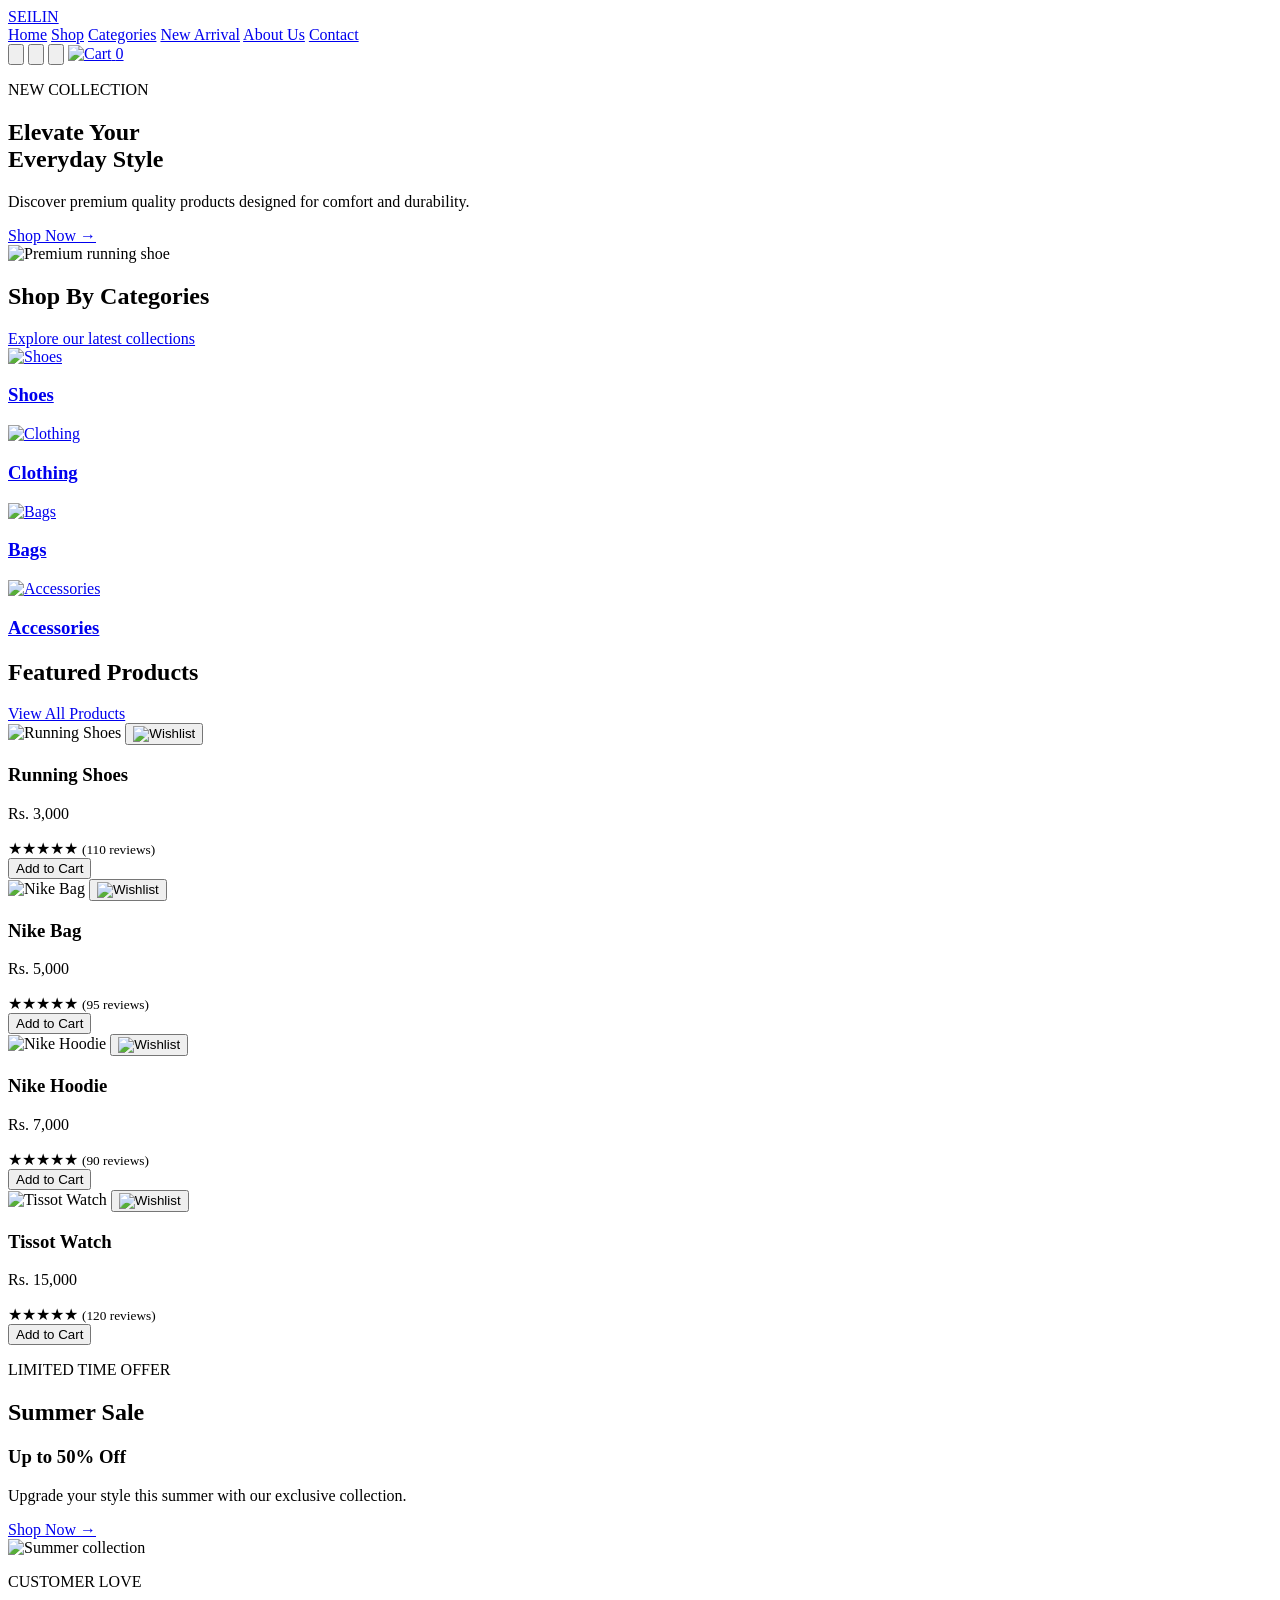
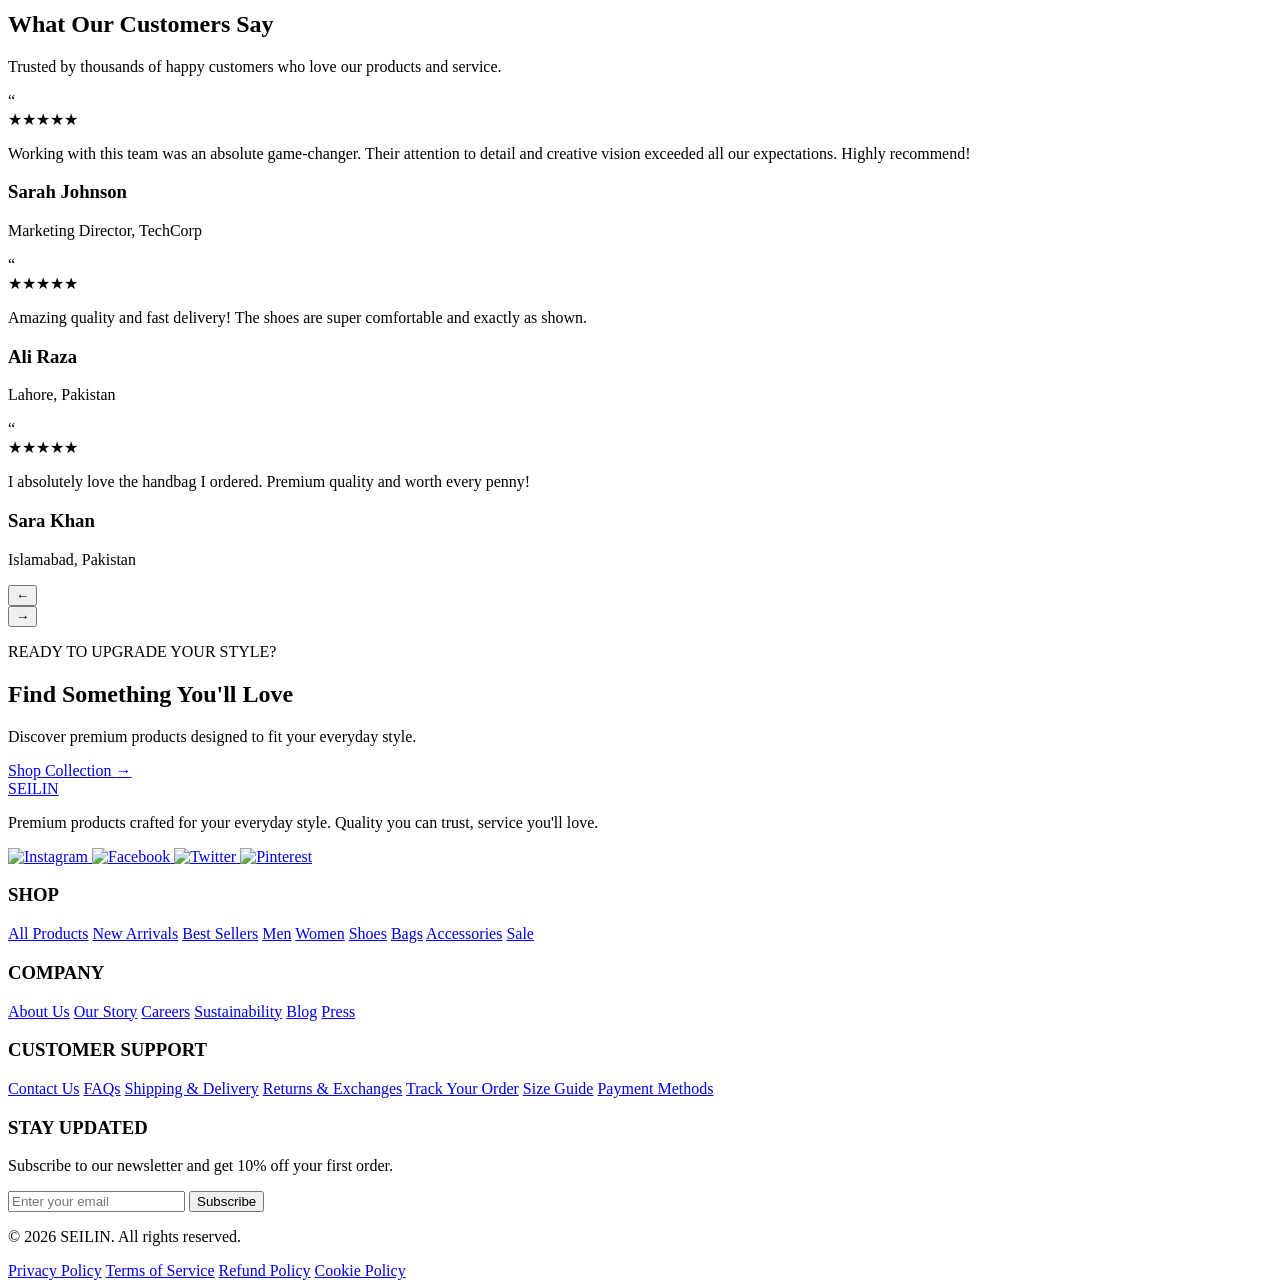
==== index.html @ 5311e281 "Fix script tag case sensitivity in index.html" ====
<!DOCTYPE html>
<html lang="en">
<head>
    <meta charset="UTF-8">
    <meta name="viewport" content="width=device-width, initial-scale=1.0">

    <title>SEILIN | Premium E-commerce</title>

    <link rel="stylesheet" href="style.css">
    <link
    rel="stylesheet"
    href="https://cdnjs.cloudflare.com/ajax/libs/font-awesome/6.5.2/css/all.min.css"
>
</head>

<body>

    <!-- ================= NAVBAR ================= -->

    <header class="navbar">
        <div class="container nav-container">

            <a href="index.html" class="logo">SEILIN</a>

            <nav class="nav-links">
                <a href="index.html">Home</a>
                <a href="shop.html">Shop</a>
                <a href="#">Categories</a>
                <a href="shop.html">New Arrival</a>
                <a href="about.html">About Us</a>
                <a href="#">Contact</a>
            </nav>

            <div class="nav-icons">

    <button aria-label="Search">
        <img src="54481.png" alt="">
    </button>

    <button aria-label="Account">
        <img src="user (1).png" alt="">
    </button>

    <button aria-label="Wishlist">
        <img src="love.png" alt="">
    </button>

<a href="cart.html" class="cart-link">

    <img src="shopping-bag.png" alt="Cart">

    <span class="cart-count">0</span>

</a>

</div>

        </div>
    </header>


    <main>

        <!-- ================= HERO ================= -->

        <section class="hero">
            <div class="container hero-container">

                <div class="hero-content">
                    <p class="section-label">NEW COLLECTION</p>

                    <h1>
                        Elevate Your<br>
                        Everyday Style
                    </h1>

                    <p class="hero-description">
                        Discover premium quality products
                        designed for comfort and durability.
                    </p>

                    <a href="#" class="primary-btn">
                        Shop Now
                        <span>→</span>
                    </a>
                </div>

                <div class="hero-image">
                    <img src="sh.png" alt="Premium running shoe">
                </div>

            </div>
        </section>


        <!-- ================= CATEGORIES ================= -->

        <section class="categories">
            <div class="container">

                <div class="section-header">
                    <h2>Shop By Categories</h2>

                    <a href="#">
                        Explore our latest collections
                    </a>
                </div>

                <div class="category-grid">

                    <a href="#" class="category-card">
                        <div class="category-image">
                            <img src="so.png" alt="Shoes">
                        </div>
                        <h3>Shoes</h3>
                    </a>

                    <a href="#" class="category-card">
                        <div class="category-image">
                            <img src="T.png" alt="Clothing">
                        </div>
                        <h3>Clothing</h3>
                    </a>

                    <a href="#" class="category-card">
                        <div class="category-image">
                            <img src="b.png" alt="Bags">
                        </div>
                        <h3>Bags</h3>
                    </a>

                    <a href="#" class="category-card">
                        <div class="category-image">
                            <img src="g.png" alt="Accessories">
                        </div>
                        <h3>Accessories</h3>
                    </a>

                </div>

            </div>
        </section>


        <!-- ================= FEATURED PRODUCTS ================= -->

        <section class="featured-products">
            <div class="container">

                <div class="section-header">
                    <h2>Featured Products</h2>

                    <a href="#">View All Products</a>
                </div>

                <div class="product-grid">

                    <!-- Product 1 -->
                    <article class="product-card">

                        <div class="product-image">
                            <img src="nike4.jpg"
                                 alt="Running Shoes">
                         <button class="wishlist-btn">
    <img src="e-commerce.png" alt="Wishlist">
</button>
                        </div>

                        <div class="product-info">
                            <h3>Running Shoes</h3>
                            <p class="price">Rs. 3,000</p>

                            <div class="rating">
                                <span>★★★★★</span>
                                <small>(110 reviews)</small>
                            </div>

    <button class="add-cart-btn">
        Add to Cart
    </button>
                        </div>

                    </article>


                    <!-- Product 2 -->
                    <article class="product-card">

                        <div class="product-image">
                            <img src="bag (2).jpg"
                                 alt="Nike Bag">
                         <button class="wishlist-btn">
    <img src="e-commerce.png" alt="Wishlist">
</button>

                        </div>

                        <div class="product-info">
                            <h3>Nike Bag</h3>
                            <p class="price">Rs. 5,000</p>

                            <div class="rating">
                                <span>★★★★★</span>
                                <small>(95 reviews)</small>
                            </div>

    <button class="add-cart-btn">
        Add to Cart
    </button>
                        </div>

                    </article>


                    <!-- Product 3 -->
                    <article class="product-card">

                        <div class="product-image">
                            <img src="hd.jpg"
                                 alt="Nike Hoodie">

                           <button class="wishlist-btn">
    <img src="e-commerce.png" alt="Wishlist">
</button>
                        </div>

                        <div class="product-info">
                            <h3>Nike Hoodie</h3>
                            <p class="price">Rs. 7,000</p>

                            <div class="rating">
                                <span>★★★★★</span>
                                <small>(90 reviews)</small>
                            </div>

    <button class="add-cart-btn">
        Add to Cart
    </button>
                        </div>

                    </article>


                    <!-- Product 4 -->
                    <article class="product-card">

                        <div class="product-image">
                            <img src="tst.png"
                                 alt="Tissot Watch">

                            <button class="wishlist-btn">
    <img src="e-commerce.png" alt="Wishlist">
</button>
                        </div>

                        <div class="product-info">
                            <h3>Tissot Watch</h3>
                            <p class="price">Rs. 15,000</p>

                            <div class="rating">
                                <span>★★★★★</span>
                                <small>(120 reviews)</small>
                            </div>

    <button class="add-cart-btn">
        Add to Cart
    </button>
                        </div>

                    </article>

                </div>

            </div>
        </section>


        <!-- ================= PROMO BANNER ================= -->

        <section class="promo">
            <div class="container promo-container">

                <div class="promo-content">

                    <p class="section-label">
                        LIMITED TIME OFFER
                    </p>

                    <h2>Summer Sale</h2>

                    <h3>Up to <span>50% Off</span></h3>

                    <p>
                        Upgrade your style this summer
                        with our exclusive collection.
                    </p>

                    <a href="#" class="primary-btn">
                        Shop Now
                        <span>→</span>
                    </a>

                </div>

                <div class="promo-image">
                    <img src="promo.png"
                         alt="Summer collection">
                </div>

            </div>
        </section>


        <!-- ================= TESTIMONIALS ================= -->

        <section class="testimonials">
            <div class="container">

                <div class="testimonial-header">

                    <p class="section-label">
                        CUSTOMER LOVE
                    </p>

                    <h2>What Our Customers Say</h2>

                    <p>
                        Trusted by thousands of happy customers
                        who love our products and service.
                    </p>

                </div>


                <div class="testimonial-grid">

                    <!-- Testimonial 1 -->
                    <article class="testimonial-card">

                        <div class="quote">“</div>

                        <div class="stars">
                            ★★★★★
                        </div>

                        <p class="testimonial-text">
                            Working with this team was an absolute
                            game-changer. Their attention to detail
                            and creative vision exceeded all our
                            expectations. Highly recommend!
                        </p>

                        <div class="customer">
                            <h3>Sarah Johnson</h3>
                            <p>Marketing Director, TechCorp</p>
                        </div>

                    </article>


                    <!-- Testimonial 2 -->
                    <article class="testimonial-card">

                        <div class="quote">“</div>

                        <div class="stars">
                            ★★★★★
                        </div>

                        <p class="testimonial-text">
                            Amazing quality and fast delivery!
                            The shoes are super comfortable
                            and exactly as shown.
                        </p>

                        <div class="customer">
                            <h3>Ali Raza</h3>
                            <p>Lahore, Pakistan</p>
                        </div>

                    </article>


                    <!-- Testimonial 3 -->
                    <article class="testimonial-card">

                        <div class="quote">“</div>

                        <div class="stars">
                            ★★★★★
                        </div>

                        <p class="testimonial-text">
                            I absolutely love the handbag I ordered.
                            Premium quality and worth every penny!
                        </p>

                        <div class="customer">
                            <h3>Sara Khan</h3>
                            <p>Islamabad, Pakistan</p>
                        </div>

                    </article>

                </div>


                <div class="testimonial-navigation">

                    <button aria-label="Previous testimonial">
                        ←
                    </button>

                    <div class="slider-dots">
                        <span class="active"></span>
                        <span></span>
                        <span></span>
                        <span></span>
                    </div>

                    <button aria-label="Next testimonial">
                        →
                    </button>

                </div>

            </div>
        </section>


        <!-- ================= CTA ================= -->

        <section class="cta">
            <div class="container cta-content">

                <p class="section-label">
                    READY TO UPGRADE YOUR STYLE?
                </p>

                <h2>Find Something You'll Love</h2>

                <p>
                    Discover premium products designed to fit
                    your everyday style.
                </p>

                <a href="#" class="cta-btn">
                    Shop Collection
                    <span>→</span>
                </a>

            </div>
        </section>

    </main>


    <!-- ================= FOOTER ================= -->

    <footer class="footer">

        <div class="container">

            <div class="footer-main">

                <!-- Brand -->
                <div class="footer-brand">

                    <a href="#" class="footer-logo">
                        SEILIN
                    </a>

                    <p>
                        Premium products crafted for your
                        everyday style. Quality you can trust,
                        service you'll love.
                    </p>

                  <div class="footer-socials">

    <a href="#" aria-label="Instagram">
        <img src="instagram.png" alt="Instagram">
    </a>

    <a href="#" aria-label="Facebook">
        <img src="facebook.png" alt="Facebook">
    </a>

    <a href="#" aria-label="Twitter">
        <img src="twittwer.png" alt="Twitter">
    </a>

    <a href="#" aria-label="Pinterest">
        <img src="pinterest.png" alt="Pinterest">
    </a>

</div>

                </div>


                <!-- Shop -->
                <div class="footer-column">

                    <h3>SHOP</h3>

                    <a href="#">All Products</a>
                    <a href="#">New Arrivals</a>
                    <a href="#">Best Sellers</a>
                    <a href="#">Men</a>
                    <a href="#">Women</a>
                    <a href="#">Shoes</a>
                    <a href="#">Bags</a>
                    <a href="#">Accessories</a>
                    <a href="#">Sale</a>

                </div>


                <!-- Company -->
                <div class="footer-column">

                    <h3>COMPANY</h3>

                    <a href="#">About Us</a>
                    <a href="#">Our Story</a>
                    <a href="#">Careers</a>
                    <a href="#">Sustainability</a>
                    <a href="#">Blog</a>
                    <a href="#">Press</a>

                </div>


                <!-- Support -->
                <div class="footer-column">

                    <h3>CUSTOMER SUPPORT</h3>

                    <a href="#">Contact Us</a>
                    <a href="#">FAQs</a>
                    <a href="#">Shipping & Delivery</a>
                    <a href="#">Returns & Exchanges</a>
                    <a href="#">Track Your Order</a>
                    <a href="#">Size Guide</a>
                    <a href="#">Payment Methods</a>

                </div>


                <!-- Newsletter -->
                <div class="footer-newsletter">

                    <h3>STAY UPDATED</h3>

                    <p>
                        Subscribe to our newsletter and get
                        10% off your first order.
                    </p>

                    <form class="newsletter-form">

                        <input
                            type="email"
                            placeholder="Enter your email"
                        >

                        <button type="submit">
                            Subscribe
                        </button>

                    </form>

                </div>

            </div>


            <!-- Footer Bottom -->

            <div class="footer-bottom">

                <p>
                    © 2026 SEILIN. All rights reserved.
                </p>

                <div class="footer-policies">
                    <a href="#">Privacy Policy</a>
                    <a href="#">Terms of Service</a>
                    <a href="#">Refund Policy</a>
                    <a href="#">Cookie Policy</a>
                </div>

            </div>

        </div>

    </footer>


    <script src="script.js"></script>

</body>
</html>
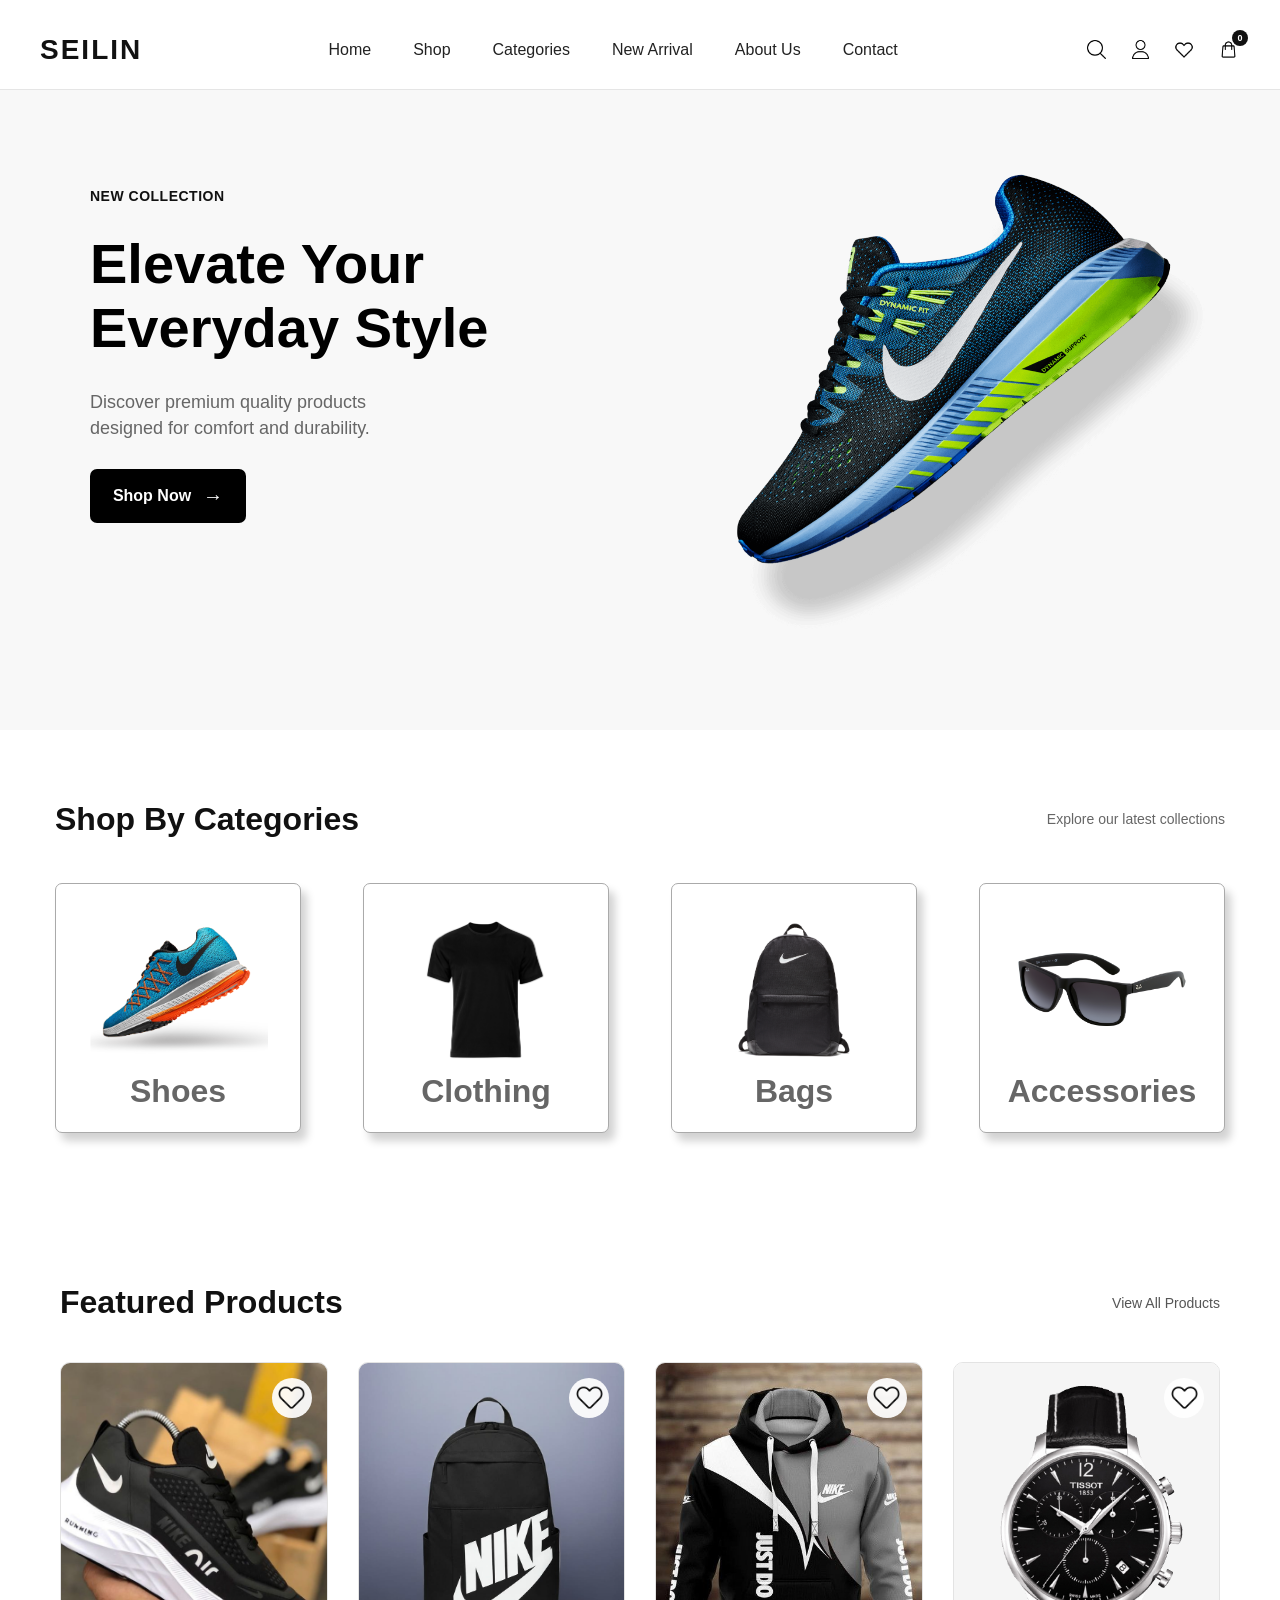
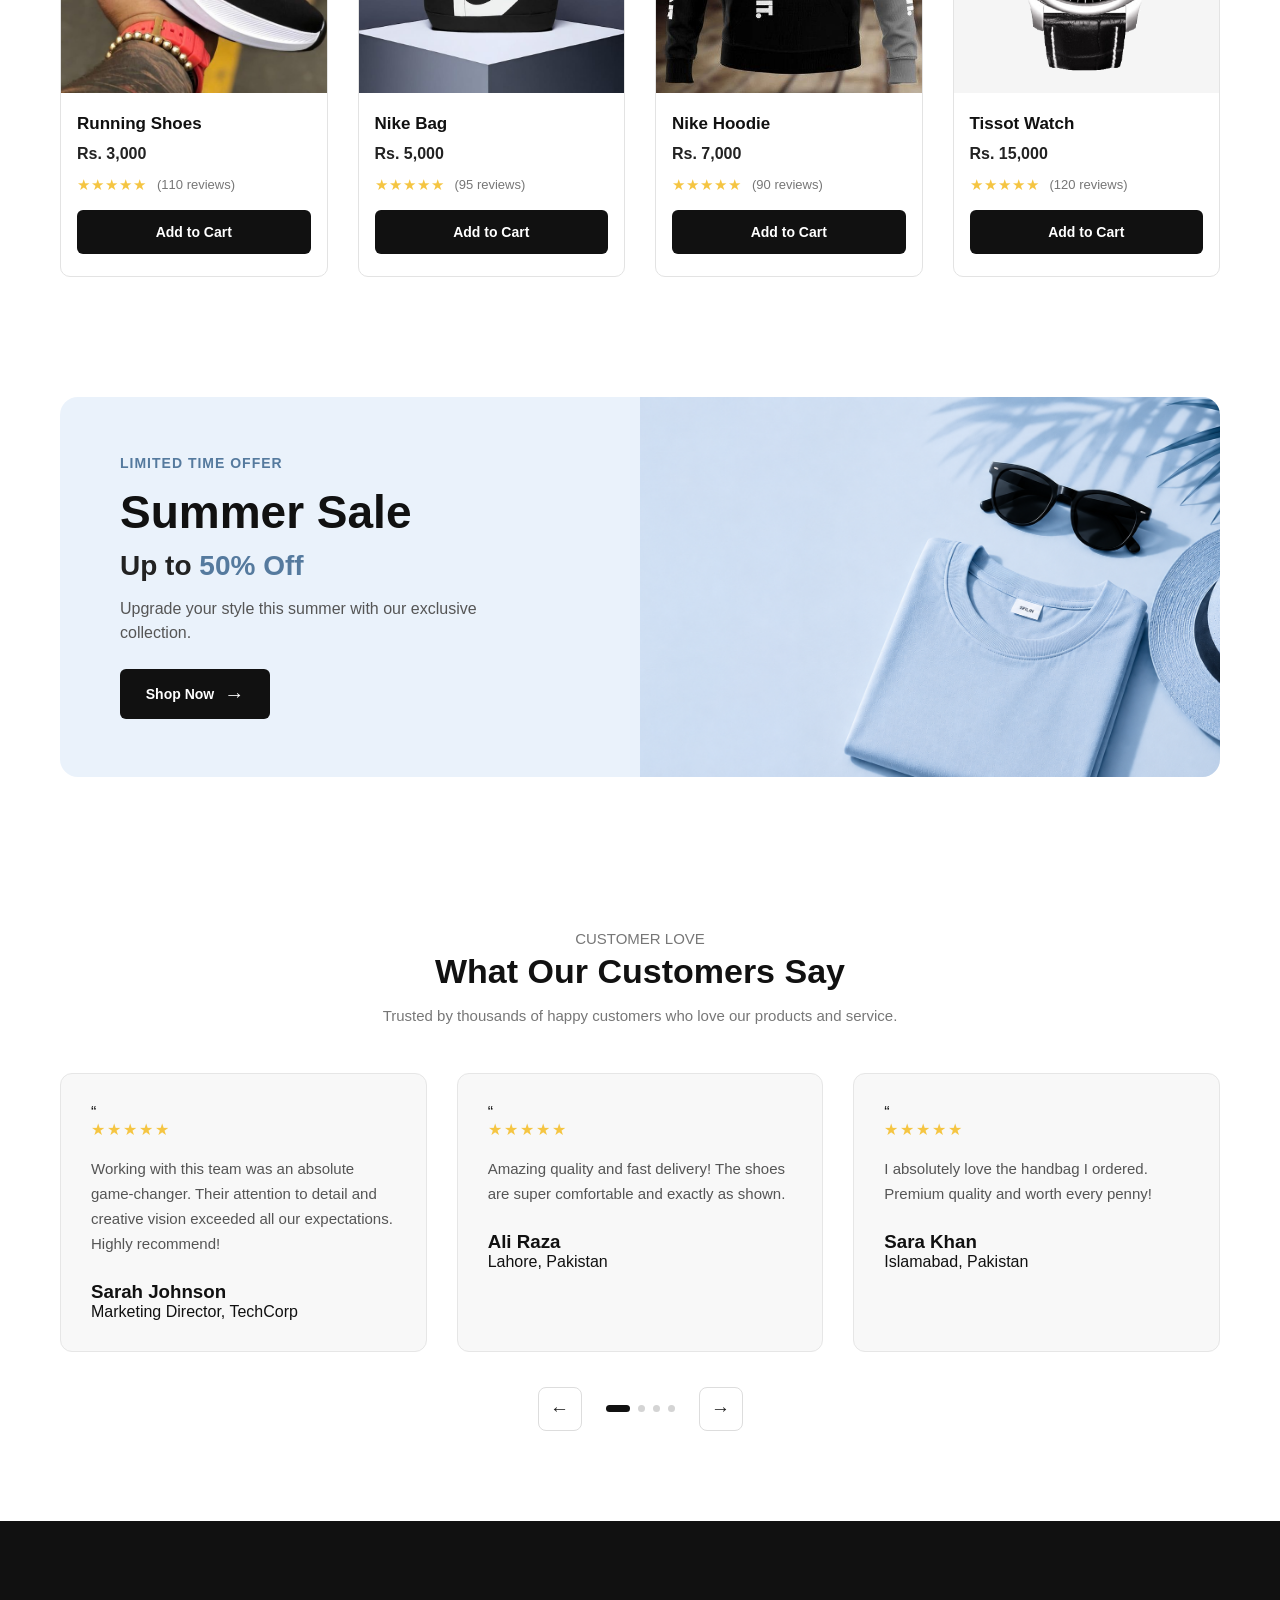
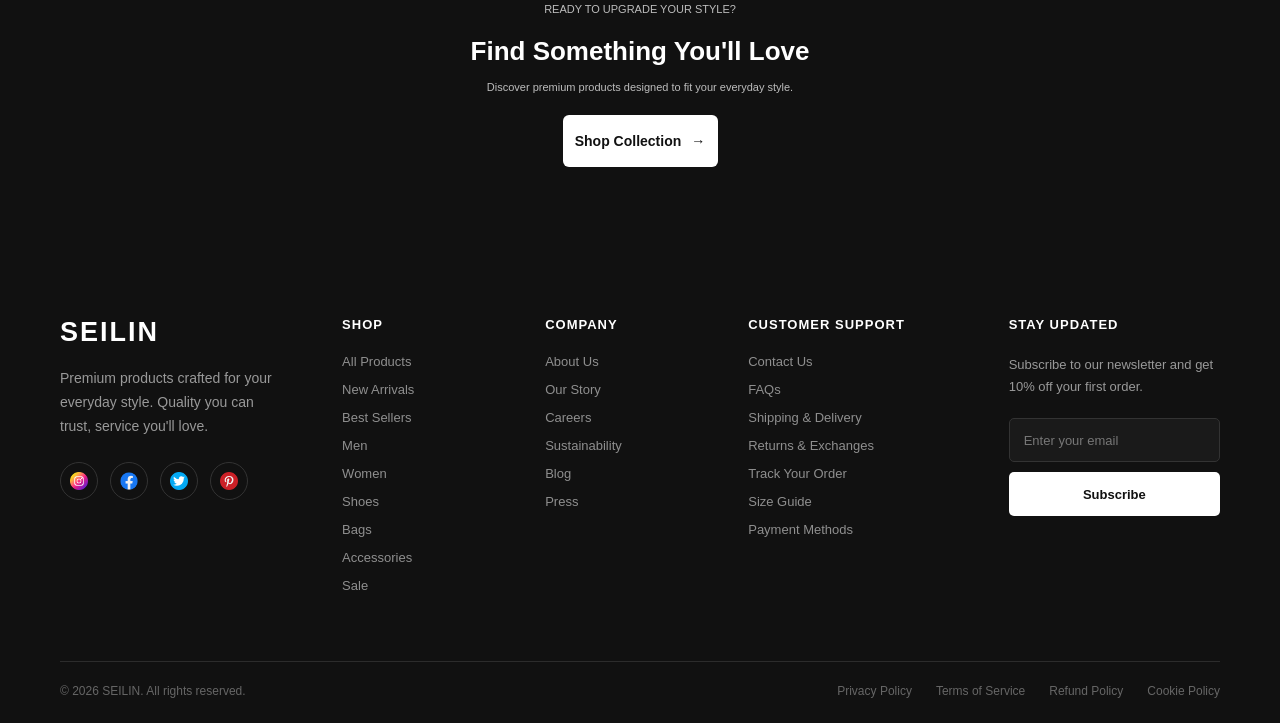
==== commit 1c379250: "Update index.html" ====
--- a/index.html
+++ b/index.html
@@ -45,7 +45,7 @@
         <img src="love.png" alt="">
     </button>
 
-<a href="cart.html" class="cart-link">
+<a href="Cart.html" class="cart-link">
 
     <img src="shopping-bag.png" alt="Cart">
 
--- a/style.css
+++ b/style.css
@@ -0,0 +1,5471 @@
+/* =========================
+   RESET
+========================= */
+
+* {
+    margin: 0;
+    padding: 0;
+    box-sizing: border-box;
+}
+
+body {
+    font-family: "Inter", sans-serif;
+    color: #111111;
+}
+
+
+/* =========================
+   CONTAINER
+========================= */
+
+.container {
+    width: 100%;
+    max-width: 1280px;
+    margin: 0 auto;
+}
+
+
+/* =========================
+   NAVBAR
+========================= */
+
+.navbar {
+    width: 100%;
+    height: 90px;
+    padding-top: 10px;
+    background-color: #ffffff;
+    border-bottom: 1px solid #e5e5e5;
+    position: fixed;
+    top: 0;
+    left: 0;
+
+    z-index: 1000;
+}
+
+
+/* =========================
+   NAV CONTAINER
+========================= */
+
+.nav-container {
+    width: 100%;
+    height: 100%;
+    padding-left: 40px;
+    padding-right: 40px;
+    display: flex;
+    align-items: center;
+    justify-content: space-between;
+    
+}
+
+
+/* =========================
+   LOGO
+========================= */
+
+.logo {
+    text-decoration: none;
+    color: #111111;
+
+    font-size: 28px;
+    font-weight: 700;
+    letter-spacing: 2px;
+}
+
+
+/* =========================
+   NAV LINKS
+========================= */
+
+.nav-links {
+    display: flex;
+    align-items: center;
+
+    /* Gap tum khud Figma se set karna */
+    gap: 42px;
+}
+
+.nav-links a {
+    text-decoration: none;
+    color: #222222;
+
+    /* Font settings tum khud handle karna */
+    
+    transition: color 0.2s ease;
+}
+
+.nav-links a:hover {
+    color: #666666;
+}
+
+
+/* =========================
+   NAV ICONS
+========================= */
+
+.nav-icons {
+    display: flex;
+    align-items: center;
+
+    /* Icons ke darmiyan gap tum Figma se set karna */
+    gap: 20px;
+}
+
+.nav-icons button {
+    position: relative;
+
+    width: 24px;
+    height: 24px;
+
+    border: none;
+    background: transparent;
+    padding: 0;
+
+    display: flex;
+    align-items: center;
+    justify-content: center;
+
+    cursor: pointer;
+}
+
+
+/* =========================
+   FLATICON IMAGES
+========================= */
+
+.nav-icons button img {
+    width: 20px;
+    height: 20px;
+
+    object-fit: contain;
+}
+.nav-icons button:nth-child(2) img{
+    width: 19px;
+    height: 19px;
+}
+.nav-icons button:nth-child(1) img{
+    width: 19px;
+    height: 19px;
+}
+
+
+/* =========================
+   CART COUNT
+========================= */
+
+.cart-count {
+    position: absolute;
+
+    top: -8px;
+    right: -8px;
+
+    width: 16px;
+    height: 16px;
+
+    display: flex;
+    align-items: center;
+    justify-content: center;
+
+    background-color: #111111;
+    color: #ffffff;
+
+    font-size: 9px;
+    font-weight: 600;
+
+    border-radius: 50%;
+}
+.cart-link {
+    position: relative;
+
+    width: 24px;
+    height: 24px;
+
+    display: flex;
+    align-items: center;
+    justify-content: center;
+
+    text-decoration: none;
+}
+
+.cart-link img {
+    width: 19px;
+    height: 19px;
+
+    display: block;
+    object-fit: contain;
+}
+/* =========================
+   HERO SECTION
+========================= */
+
+.hero {
+    width: 100%;
+    background-color: #f8f8f8;
+    min-height: 730px;
+}
+
+
+/* =========================
+   HERO CONTAINER
+========================= */
+
+.hero-container {
+    min-height: 630px;
+    padding-left: 90px;
+   
+
+    display: flex;
+    align-items: center;
+    justify-content: space-between;
+    
+}
+
+
+/* =========================
+   HERO CONTENT
+========================= */
+
+.hero-content {
+    width: 50%;
+}
+
+.hero-content .section-label {
+    margin-bottom: 28px;
+
+    font-size: 14px;
+    font-weight: 600;
+    color: #111111;
+    letter-spacing: 0.5px;
+}
+
+
+.hero-content h1 {
+    margin-bottom: 28px;
+
+    font-size: 56px;
+    font-weight: 700;
+    line-height: 1.15;
+
+    color: #000000;
+}
+
+
+.hero-description {
+    width: 304px;
+
+    margin-bottom: 28px;
+
+    font-size: 18px;
+    font-weight: 400;
+    line-height: 1.45;
+
+    color: #666666;
+}
+
+
+/* =========================
+   SHOP NOW BUTTON
+========================= */
+
+.primary-btn {
+    width: 156px;
+    height: 54px;
+
+    display: inline-flex;
+    align-items: center;
+    justify-content: center;
+    gap: 12px;
+
+    background-color: #000000;
+    color: #ffffff;
+
+    text-decoration: none;
+
+    font-size: 16px;
+    font-weight: 600;
+
+    border-radius: 7px;
+
+    transition: 0.3s ease;
+}
+
+
+.primary-btn:hover {
+    background-color: #222222;
+}
+
+
+.primary-btn span {
+    font-size: 20px;
+    line-height: 1;
+}
+
+
+/* =========================
+   HERO IMAGE
+========================= */
+
+.hero-image {
+    padding-top: 120px;
+    padding-right: 50px;
+    width: 50%;
+
+    display: flex;
+    align-items: center;
+    justify-content: center;
+    
+}
+
+
+.hero-image img {
+    width: 580px;
+    height: auto;
+    object-fit: contain;
+    transform: rotateX(-30.94deg);
+}
+/* =========================
+   CATEGORIES
+========================= */
+
+.categories {
+    width: 100%;
+    background-color: #ffffff;
+    padding: 70px 0 80px;
+}
+.categories .container {
+    max-width: none;
+    padding: 0 55px;
+}
+
+
+/* =========================
+   SECTION HEADER
+========================= */
+
+.section-header {
+    width: 100%;
+
+    display: flex;
+    align-items: center;
+    justify-content: space-between;
+
+    margin-bottom: 45px;
+}
+
+.section-header h2 {
+    font-size: 32px;
+    font-weight: 700;
+    line-height: 1.2;
+
+    color: #111111;
+}
+
+.section-header a {
+    text-decoration: none;
+
+    font-size: 14px;
+    font-weight: 500;
+
+    color: #666666;
+}
+
+
+/* =========================
+   CATEGORY GRID
+========================= */
+
+.category-grid {
+    width: 100%;
+
+    display: grid;
+    grid-template-columns: repeat(4, 1fr);
+
+    gap: 62px;
+}
+
+
+/* =========================
+   CATEGORY CARD
+========================= */
+
+.category-card {
+    height: 250px;
+
+    display: flex;
+    flex-direction: column;
+    align-items: center;
+    justify-content: space-between;
+
+    padding: 28px 20px 25px;
+
+    text-decoration: none;
+
+    background-color: #ffffff;
+
+    border: 1px solid #aaaaaa;
+    border-radius: 7px;
+
+    box-shadow: 6px 8px 8px rgba(0, 0, 0, 0.18);
+
+    transition: transform 0.25s ease,
+                box-shadow 0.25s ease;
+}
+
+
+/* =========================
+   CATEGORY IMAGE
+========================= */
+
+.category-image {
+    width: 100%;
+    height: 155px;
+
+    display: flex;
+    align-items: center;
+    justify-content: center;
+}
+
+.category-image img {
+    width: 180px;
+    height: 140px;
+
+    object-fit: contain;
+}
+
+
+/* =========================
+   CATEGORY NAME
+========================= */
+
+.category-card h3 {
+    font-size: 32px;
+    font-weight: 600;
+
+    line-height: 1;
+
+    color: #666666;
+
+    text-align: center;
+}
+
+
+/* =========================
+   HOVER
+========================= */
+
+.category-card:hover {
+    transform: translateY(-5px);
+
+    box-shadow: 6px 12px 12px rgba(0, 0, 0, 0.20);
+}
+/* =========================
+   FEATURED PRODUCTS
+========================= */
+
+.featured-products {
+    width: 100%;
+    background-color: #ffffff;
+    padding: 70px 0 70px;
+}
+
+
+/* =========================
+   CONTAINER / PADDING
+========================= */
+
+.featured-products .container {
+    width: calc(100% - 120px);
+    max-width: none;
+    margin: 0 auto;
+}
+
+
+/* =========================
+   SECTION HEADER
+========================= */
+
+.featured-products .section-header {
+    width: 100%;
+
+    display: flex;
+    align-items: center;
+    justify-content: space-between;
+
+    margin-bottom: 40px;
+}
+
+.featured-products .section-header h2 {
+    margin: 0;
+
+    font-size: 32px;
+    font-weight: 700;
+    line-height: 1.2;
+
+    color: #111111;
+}
+
+.featured-products .section-header a {
+    text-decoration: none;
+
+    font-size: 14px;
+    font-weight: 500;
+
+    color: #555555;
+
+    transition: color 0.2s ease;
+}
+
+.featured-products .section-header a:hover {
+    color: #111111;
+}
+
+
+/* =========================
+   PRODUCT GRID
+========================= */
+
+.featured-products .product-grid {
+    width: 100%;
+
+    display: grid;
+    grid-template-columns: repeat(4, 1fr);
+
+    gap: 30px;
+}
+
+
+/* =========================
+   PRODUCT CARD
+========================= */
+
+.featured-products .product-card {
+    position: relative;
+
+    width: 100%;
+
+    background-color: #ffffff;
+
+    border: 1px solid #e3e3e3;
+    border-radius: 10px;
+
+    overflow: hidden;
+
+    transition: 0.25s ease;
+}
+
+.featured-products .product-card:hover {
+    transform: translateY(-4px);
+
+    box-shadow: 0 8px 20px rgba(0, 0, 0, 0.07);
+}
+
+
+/* =========================
+   PRODUCT IMAGE
+========================= */
+
+.featured-products .product-image {
+    position: relative;
+
+    width: 100%;
+    height: 330px;
+
+    overflow: hidden;
+
+    background-color: #f5f5f5;
+}
+
+.featured-products .product-image > img {
+    width: 100%;
+    height: 100%;
+
+    display: block;
+
+    object-fit: cover;
+}
+
+
+/* =========================
+   WISHLIST BUTTON
+========================= */
+
+.featured-products .wishlist-btn {
+    position: absolute;
+
+    top: 15px;
+    right: 15px;
+
+    width: 40px;
+    height: 40px;
+
+    padding: 0;
+
+    display: flex;
+    align-items: center;
+    justify-content: center;
+
+    border: none;
+    border-radius: 50%;
+
+    background-color: rgba(255, 255, 255, 0.92);
+
+    cursor: pointer;
+
+    z-index: 5;
+
+    transition: 0.2s ease;
+}
+
+.featured-products .wishlist-btn:hover {
+    background-color: #ffffff;
+    transform: scale(1.05);
+}
+
+.featured-products .wishlist-btn img {
+    width: 27px;
+    height: 27px;
+
+    display: block;
+
+    object-fit: contain;
+}
+
+
+/* =========================
+   PRODUCT INFO
+========================= */
+
+.featured-products .product-info {
+    padding: 20px 16px 22px;
+}
+
+.featured-products .product-info h3 {
+    margin: 0 0 10px;
+
+    font-size: 17px;
+    font-weight: 600;
+
+    line-height: 1.3;
+
+    color: #111111;
+}
+
+
+/* =========================
+   PRICE
+========================= */
+
+.featured-products .price {
+    margin: 0 0 14px;
+
+    font-size: 16px;
+    font-weight: 600;
+
+    color: #222222;
+}
+
+
+/* =========================
+   RATING
+========================= */
+
+.featured-products .rating {
+    display: flex;
+    align-items: center;
+
+    gap: 10px;
+}
+
+.featured-products .rating span {
+    color: #f5c542;
+
+    font-size: 15px;
+    letter-spacing: 1px;
+
+    line-height: 1;
+}
+
+.featured-products .rating small {
+    font-size: 13px;
+    font-weight: 400;
+
+    color: #777777;
+}
+
+/* =========================
+   ADD TO CART BUTTON
+========================= */
+
+.add-cart-btn {
+    width: 100%;
+    height: 44px;
+
+    margin-top: 18px;
+
+    border: none;
+    border-radius: 6px;
+
+    background-color: #111111;
+    color: #ffffff;
+
+    font-family: inherit;
+    font-size: 14px;
+    font-weight: 600;
+
+    cursor: pointer;
+
+    transition: 0.25s ease;
+}
+
+.add-cart-btn:hover {
+    background-color: #333333;
+}
+
+/* =========================
+   PROMO BANNER
+========================= */
+
+.promo {
+    width: 100%;
+    padding: 50px 0 70px;
+    background-color: #ffffff;
+}
+
+
+/* =========================
+   PROMO CONTAINER
+========================= */
+
+.promo-container {
+    width: calc(100% - 120px);
+    max-width: none;
+    min-height: 360px;
+
+    margin: 0 auto;
+
+    display: flex;
+    align-items: center;
+
+    background-color: #eaf2fb;
+
+    border-radius: 18px;
+    overflow: hidden;
+}
+
+
+/* =========================
+   PROMO CONTENT
+========================= */
+
+.promo-content {
+    width: 50%;
+
+    padding: 55px 60px;
+}
+
+.promo-content .section-label {
+    margin-bottom: 16px;
+
+    font-size: 14px;
+    font-weight: 600;
+    letter-spacing: 1px;
+
+    color: #557a9e;
+}
+
+.promo-content h2 {
+    margin-bottom: 12px;
+
+    font-size: 46px;
+    font-weight: 700;
+    line-height: 1.1;
+
+    color: #111111;
+}
+
+.promo-content h3 {
+    margin-bottom: 14px;
+
+    font-size: 28px;
+    font-weight: 600;
+    line-height: 1.2;
+
+    color: #222222;
+}
+
+.promo-content h3 span {
+    color: #557A9E;
+}
+
+
+/* =========================
+   PROMO DESCRIPTION
+========================= */
+
+.promo-content p:not(.section-label) {
+    max-width: 360px;
+
+    margin-bottom: 24px;
+
+    font-size: 16px;
+    font-weight: 400;
+    line-height: 24px;
+
+    color: #555555;
+}
+
+
+/* =========================
+   PROMO BUTTON
+========================= */
+
+.promo-content .primary-btn {
+    width: 150px;
+    height: 50px;
+
+    display: inline-flex;
+    align-items: center;
+    justify-content: center;
+    gap: 10px;
+
+    background-color: #111111;
+    color: #ffffff;
+
+    border: none;
+    border-radius: 6px;
+
+    text-decoration: none;
+
+    font-size: 14px;
+    font-weight: 600;
+
+    cursor: pointer;
+
+    transition: background-color 0.25s ease;
+}
+
+.promo-content .primary-btn:hover {
+    background-color: #292929;
+}
+
+
+/* =========================
+   PROMO IMAGE
+========================= */
+
+.promo-image {
+    width: 50%;
+    height: 380px;
+
+    display: flex;
+
+    background-color: #eaf2fb;
+
+    overflow: hidden;
+}
+
+.promo-image img {
+    width: 100%;
+    height: 100%;
+
+    display: block;
+
+    object-fit: cover;
+    object-position: center;
+}
+/* =========================
+   TESTIMONIAL SECTION
+========================= */
+
+.testimonials {
+    width: 100%;
+    background-color: #ffffff;
+
+    padding: 80px 60px 90px;
+}
+
+
+/* =========================
+   HEADER
+========================= */
+
+.testimonial-header {
+    text-align: center;
+    margin-bottom: 45px;
+}
+
+.testimonial-header h2 {
+    margin-bottom: 12px;
+
+    font-size: 34px;
+    font-weight: 700;
+    line-height: 1.2;
+
+    color: #111111;
+}
+
+.testimonial-header p {
+    max-width: 560px;
+    margin: 0 auto;
+
+    font-size: 15px;
+    line-height: 24px;
+
+    color: #777777;
+}
+
+
+/* =========================
+   TESTIMONIAL GRID
+========================= */
+
+.testimonial-grid {
+    width: 100%;
+
+    display: grid;
+    grid-template-columns: repeat(3, 1fr);
+
+    gap: 30px;
+}
+
+
+/* =========================
+   TESTIMONIAL CARD
+========================= */
+
+.testimonial-card {
+    position: relative;
+
+    min-height: 250px;
+
+    padding: 30px;
+
+    background-color: #f8f8f8;
+
+    border: 1px solid #e6e6e6;
+    border-radius: 12px;
+
+    transition: 0.25s ease;
+}
+
+.testimonial-card:hover {
+    transform: translateY(-4px);
+
+    box-shadow: 0 10px 25px rgba(0, 0, 0, 0.07);
+}
+
+
+/* =========================
+   STARS
+========================= */
+
+.testimonial-card .stars {
+    display: flex;
+    align-items: center;
+
+    margin-bottom: 18px;
+
+    color: #f5c542 !important;
+
+    font-size: 16px;
+    letter-spacing: 2px;
+    line-height: 1;
+}
+
+
+/* =========================
+   REVIEW TEXT
+========================= */
+
+.testimonial-card > p {
+    max-width: 100%;
+
+    margin-bottom: 25px;
+
+    font-size: 15px;
+    line-height: 25px;
+
+    color: #555555;
+}
+
+
+
+/* =========================
+   TESTIMONIAL ARROWS
+========================= */
+
+.testimonial-arrows {
+    display: flex;
+    align-items: center;
+    justify-content: flex-end;
+
+    gap: 12px;
+
+    margin-top: 30px;
+}
+
+.testimonial-arrows button {
+    width: 42px;
+    height: 42px;
+
+    display: flex;
+    align-items: center;
+    justify-content: center;
+
+    border: 1px solid #d8d8d8;
+    border-radius: 50%;
+
+    background-color: #ffffff;
+
+    color: #222222;
+
+    font-size: 18px;
+
+    cursor: pointer;
+
+    transition: 0.2s ease;
+}
+
+.testimonial-arrows button:hover {
+    background-color: #111111;
+    color: #ffffff;
+    border-color: #111111;
+}
+/* =========================
+   TESTIMONIAL NAVIGATION
+========================= */
+
+.testimonial-navigation {
+    width: 100%;
+
+    display: flex;
+    align-items: center;
+    justify-content: center;
+
+    gap: 24px;
+
+    margin-top: 35px;
+}
+
+
+/* =========================
+   NAVIGATION BUTTONS
+========================= */
+
+.testimonial-navigation button {
+    width: 44px;
+    height: 44px;
+
+    display: flex;
+    align-items: center;
+    justify-content: center;
+
+    padding: 0;
+
+    border: 1px solid #dddddd;
+    border-radius: 8px;
+
+    background-color: #ffffff;
+    color: #222222;
+
+    font-size: 19px;
+    font-weight: 400;
+
+    cursor: pointer;
+
+    transition: all 0.25s ease;
+}
+
+
+/* Hover */
+
+.testimonial-navigation button:hover {
+    background-color: #111111;
+    color: #ffffff;
+
+    border-color: #111111;
+
+    transform: translateY(-2px);
+}
+
+
+/* =========================
+   SLIDER DOTS
+========================= */
+
+.slider-dots {
+    display: flex;
+    align-items: center;
+
+    gap: 8px;
+}
+
+.slider-dots span {
+    width: 7px;
+    height: 7px;
+
+    display: block;
+
+    background-color: #d4d4d4;
+
+    border-radius: 50%;
+
+    transition: all 0.25s ease;
+}
+
+
+/* Active Dot */
+
+.slider-dots span.active {
+    width: 24px;
+    height: 7px;
+
+    border-radius: 10px;
+
+    background-color: #111111;
+}
+/* =========================
+   CTA SECTION
+========================= */
+
+.cta {
+    width: 100%;
+
+    padding: 80px 60px;
+
+    background-color: #111111;
+
+    text-align: center;
+}
+
+
+/* =========================
+   CTA CONTENT
+========================= */
+
+.cta-content {
+    max-width: 700px;
+
+    margin: 0 auto;
+}
+
+.cta-content h2 {
+    margin-bottom: 16px;
+
+    font-size: 40px;
+    font-weight: 700;
+    line-height: 1.2;
+
+    color: #ffffff;
+}
+
+.cta-content p {
+    max-width: 560px;
+
+    margin: 0 auto 28px;
+
+    font-size: 16px;
+    font-weight: 400;
+    line-height: 25px;
+
+    color: #bdbdbd;
+}
+
+
+/* =========================
+   CTA BUTTON
+========================= */
+
+.cta-content .cta-btn {
+    width: 155px;
+    height: 52px;
+
+    display: inline-flex;
+    align-items: center;
+    justify-content: center;
+    gap: 10px;
+
+    background-color: #ffffff;
+    color: #111111;
+
+    border-radius: 6px;
+
+    text-decoration: none;
+
+    font-size: 14px;
+    font-weight: 600;
+
+    transition: 0.25s ease;
+}
+
+.cta-content .cta-btn:hover {
+    background-color: #e8e8e8;
+
+    transform: translateY(-2px);
+}
+/* =========================
+   FOOTER
+========================= */
+
+.footer {
+    width: 100%;
+    background-color: #111111;
+    color: #ffffff;
+
+    padding: 70px 60px 25px;
+}
+
+
+/* =========================
+   FOOTER CONTAINER
+========================= */
+
+.footer .container {
+    width: 100%;
+    max-width: 1320px;
+
+    margin: 0 auto;
+}
+
+
+/* =========================
+   FOOTER MAIN
+========================= */
+
+.footer-main {
+    width: 100%;
+
+    display: grid;
+
+    grid-template-columns:
+        1.5fr
+        1fr
+        1fr
+        1.3fr
+        1.4fr;
+
+    gap: 45px;
+}
+
+
+/* =========================
+   FOOTER BRAND
+========================= */
+
+.footer-brand {
+    padding-right: 20px;
+}
+
+.footer-logo {
+    display: inline-block;
+
+    margin-bottom: 18px;
+
+    text-decoration: none;
+
+    font-size: 27px;
+    font-weight: 700;
+
+    letter-spacing: 2px;
+
+    color: #ffffff;
+}
+
+.footer-brand > p {
+    max-width: 280px;
+
+    margin: 0;
+
+    font-size: 14px;
+    line-height: 24px;
+
+    color: #999999;
+}
+
+
+/* =========================
+   SOCIAL ICONS
+========================= */
+
+.footer-socials {
+    display: flex;
+    align-items: center;
+    gap: 12px;
+
+    margin-top: 24px;
+}
+
+.footer-socials a {
+    width: 38px;
+    height: 38px;
+
+    display: flex;
+    align-items: center;
+    justify-content: center;
+
+    border: 1px solid #333333;
+    border-radius: 50%;
+
+    text-decoration: none;
+
+    transition: 0.25s ease;
+}
+
+.footer-socials a:hover {
+    background-color: #ffffff;
+    border-color: #ffffff;
+}
+
+
+/* ICON IMAGES */
+
+.footer-socials img {
+    width: 18px;
+    height: 18px;
+
+    display: block;
+
+    object-fit: contain;
+}
+
+/* =========================
+   FOOTER COLUMNS
+========================= */
+
+.footer-column {
+    display: flex;
+    flex-direction: column;
+}
+
+.footer-column h3,
+.footer-newsletter h3 {
+    margin: 0 0 22px;
+
+    font-size: 13px;
+    font-weight: 600;
+
+    letter-spacing: 1px;
+
+    color: #ffffff;
+}
+
+
+/* =========================
+   FOOTER LINKS
+========================= */
+
+.footer-column a {
+    width: fit-content;
+
+    margin-bottom: 13px;
+
+    text-decoration: none;
+
+    font-size: 13px;
+    font-weight: 400;
+
+    color: #8f8f8f;
+
+    transition: color 0.2s ease;
+}
+
+.footer-column a:hover {
+    color: #ffffff;
+}
+
+
+/* =========================
+   FOOTER NEWSLETTER
+========================= */
+
+.footer-newsletter {
+    padding-left: 10px;
+}
+
+.footer-newsletter > p {
+    max-width: 250px;
+
+    margin: 0 0 20px;
+
+    font-size: 13px;
+    line-height: 22px;
+
+    color: #999999;
+}
+
+
+/* =========================
+   NEWSLETTER FORM
+========================= */
+
+.footer .newsletter-form {
+    width: 100%;
+
+    display: flex;
+    flex-direction: column;
+
+    gap: 10px;
+}
+
+.footer .newsletter-form input {
+    width: 100%;
+    height: 44px;
+
+    padding: 0 14px;
+
+    border: 1px solid #333333;
+    border-radius: 5px;
+
+    outline: none;
+
+    background-color: #1a1a1a;
+    color: #ffffff;
+
+    font-family: inherit;
+    font-size: 13px;
+}
+
+.footer .newsletter-form input::placeholder {
+    color: #777777;
+}
+
+.footer .newsletter-form input:focus {
+    border-color: #666666;
+}
+
+
+/* =========================
+   SUBSCRIBE BUTTON
+========================= */
+
+.footer .newsletter-form button {
+    width: 100%;
+    height: 44px;
+
+    border: none;
+    border-radius: 5px;
+
+    background-color: #ffffff;
+    color: #111111;
+
+    font-family: inherit;
+    font-size: 13px;
+    font-weight: 600;
+
+    cursor: pointer;
+
+    transition: 0.25s ease;
+}
+
+.footer .newsletter-form button:hover {
+    background-color: #dddddd;
+}
+
+
+/* =========================
+   FOOTER BOTTOM
+========================= */
+
+.footer-bottom {
+    width: 100%;
+
+    margin-top: 55px;
+    padding-top: 22px;
+
+    border-top: 1px solid #2c2c2c;
+
+    display: flex;
+    align-items: center;
+    justify-content: space-between;
+}
+
+
+/* =========================
+   COPYRIGHT
+========================= */
+
+.footer-bottom > p {
+    margin: 0;
+
+    font-size: 12px;
+
+    color: #666666;
+}
+
+
+/* =========================
+   FOOTER POLICIES
+========================= */
+
+.footer-policies {
+    display: flex;
+    align-items: center;
+
+    gap: 24px;
+}
+
+.footer-policies a {
+    text-decoration: none;
+
+    font-size: 12px;
+
+    color: #666666;
+
+    transition: color 0.2s ease;
+}
+
+.footer-policies a:hover {
+    color: #ffffff;
+}
+
+.wishlist-btn.active {
+    background-color: #111111;
+}
+
+.wishlist-btn.active img {
+    filter: invert(1);
+}
+/* =========================
+   CART PAGE
+========================= */
+
+.cart-page {
+    width: 100%;
+    min-height: 100vh;
+
+    padding: 140px 60px 80px;
+
+    background-color: #ffffff;
+}
+
+
+/* =========================
+   CART CONTAINER
+========================= */
+
+.cart-page .container {
+    width: 100%;
+    max-width: 1200px;
+
+    margin: 0 auto;
+}
+
+
+/* =========================
+   CART HEADER
+========================= */
+
+.cart-page h1 {
+    margin: 0 0 40px;
+
+    font-size: 38px;
+    font-weight: 700;
+    line-height: 1.2;
+
+    color: #111111;
+}
+
+
+/* =========================
+   CART LAYOUT
+========================= */
+
+.cart-layout {
+    width: 100%;
+
+    display: grid;
+    grid-template-columns: 1fr 360px;
+
+    gap: 45px;
+
+    align-items: start;
+}
+
+
+/* =========================
+   CART ITEMS
+========================= */
+
+.cart-items {
+    width: 100%;
+
+    display: flex;
+    flex-direction: column;
+
+    gap: 18px;
+}
+
+
+/* =========================
+   CART ITEM
+========================= */
+
+.cart-item {
+    width: 100%;
+    min-height: 155px;
+
+    padding: 18px;
+
+    display: flex;
+    align-items: center;
+
+    gap: 24px;
+
+    background-color: #ffffff;
+
+    border: 1px solid #e4e4e4;
+    border-radius: 10px;
+
+    transition: 0.25s ease;
+}
+
+
+.cart-item:hover {
+    border-color: #cccccc;
+
+    box-shadow: 0 8px 20px rgba(0, 0, 0, 0.05);
+}
+
+
+/* =========================
+   PRODUCT IMAGE
+========================= */
+
+.cart-item > img {
+    width: 125px;
+    height: 125px;
+
+    flex-shrink: 0;
+
+    display: block;
+
+    object-fit: contain;
+
+    background-color: #f5f5f5;
+
+    border-radius: 8px;
+}
+
+
+/* =========================
+   CART ITEM INFO
+========================= */
+
+.cart-item-info {
+    min-width: 0;
+
+    display: flex;
+    flex-direction: column;
+
+    align-items: flex-start;
+}
+
+
+/* PRODUCT NAME */
+
+.cart-item-info h3 {
+    margin: 0 0 8px;
+
+    font-size: 18px;
+    font-weight: 600;
+
+    line-height: 1.3;
+
+    color: #111111;
+}
+
+
+/* PRICE */
+
+.cart-item-info > p {
+    margin: 0 0 16px;
+
+    font-size: 15px;
+    font-weight: 600;
+
+    color: #333333;
+}
+
+
+/* =========================
+   QUANTITY
+========================= */
+
+.quantity {
+    display: flex;
+    align-items: center;
+
+    height: 38px;
+
+    margin-bottom: 12px;
+
+    border: 1px solid #dddddd;
+    border-radius: 6px;
+
+    overflow: hidden;
+
+    background-color: #ffffff;
+}
+
+
+/* QUANTITY BUTTON */
+
+.quantity-btn {
+    width: 38px;
+    height: 38px;
+
+    display: flex;
+    align-items: center;
+    justify-content: center;
+
+    padding: 0;
+
+    border: none;
+
+    background-color: #ffffff;
+    color: #222222;
+
+    font-size: 19px;
+    font-weight: 400;
+
+    cursor: pointer;
+
+    transition: 0.2s ease;
+}
+
+
+.quantity-btn:hover {
+    background-color: #f2f2f2;
+}
+
+
+/* QUANTITY NUMBER */
+
+.quantity-value {
+    width: 38px;
+    height: 38px;
+
+    display: flex;
+    align-items: center;
+    justify-content: center;
+
+    border-left: 1px solid #dddddd;
+    border-right: 1px solid #dddddd;
+
+    font-size: 14px;
+    font-weight: 600;
+
+    color: #111111;
+}
+
+
+/* =========================
+   REMOVE BUTTON
+========================= */
+
+.remove-cart-btn {
+    padding: 0;
+
+    border: none;
+
+    background: transparent;
+
+    color: #888888;
+
+    font-family: inherit;
+    font-size: 13px;
+    font-weight: 500;
+
+    cursor: pointer;
+
+    transition: color 0.2s ease;
+}
+
+
+.remove-cart-btn:hover {
+    color: #111111;
+}
+
+
+/* =========================
+   EMPTY CART
+========================= */
+
+.empty-cart {
+    width: 100%;
+
+    padding: 70px 20px;
+
+    text-align: center;
+
+    background-color: #f8f8f8;
+
+    border: 1px solid #e5e5e5;
+    border-radius: 10px;
+
+    font-size: 16px;
+
+    color: #777777;
+}
+
+
+/* =========================
+   ORDER SUMMARY
+========================= */
+
+.cart-summary {
+    width: 100%;
+
+    padding: 30px;
+
+    background-color: #f8f8f8;
+
+    border: 1px solid #e3e3e3;
+    border-radius: 10px;
+
+    position: sticky;
+    top: 115px;
+}
+
+
+/* SUMMARY HEADING */
+
+.cart-summary h2 {
+    margin: 0 0 28px;
+
+    font-size: 22px;
+    font-weight: 700;
+
+    color: #111111;
+}
+
+
+/* =========================
+   SUMMARY ROW
+========================= */
+
+.summary-row {
+    width: 100%;
+
+    display: flex;
+    align-items: center;
+    justify-content: space-between;
+
+    margin-bottom: 17px;
+
+    font-size: 14px;
+
+    color: #555555;
+}
+
+
+.summary-row span:last-child {
+    font-weight: 600;
+
+    color: #222222;
+}
+
+
+/* =========================
+   DIVIDER
+========================= */
+
+.summary-divider {
+    width: 100%;
+
+    height: 1px;
+
+    margin: 22px 0;
+
+    background-color: #dddddd;
+}
+
+
+/* =========================
+   TOTAL
+========================= */
+
+.summary-total {
+    width: 100%;
+
+    display: flex;
+    align-items: center;
+    justify-content: space-between;
+
+    margin-bottom: 25px;
+
+    font-size: 18px;
+    font-weight: 700;
+
+    color: #111111;
+}
+
+
+/* =========================
+   CHECKOUT BUTTON
+========================= */
+
+.checkout-btn {
+    width: 100%;
+    height: 52px;
+
+    display: flex;
+    align-items: center;
+    justify-content: center;
+
+    border: none;
+    border-radius: 6px;
+
+    background-color: #111111;
+    color: #ffffff;
+
+    font-family: inherit;
+    font-size: 14px;
+    font-weight: 600;
+
+    cursor: pointer;
+
+    transition: 0.25s ease;
+}
+
+
+.checkout-btn:hover {
+    background-color: #2a2a2a;
+
+    transform: translateY(-2px);
+}
+
+
+/* =========================
+   CONTINUE SHOPPING
+========================= */
+
+.continue-shopping {
+    display: inline-block;
+
+    margin-top: 22px;
+
+    text-decoration: none;
+
+    font-size: 13px;
+    font-weight: 500;
+
+    color: #666666;
+
+    transition: color 0.2s ease;
+}
+
+
+.continue-shopping:hover {
+    color: #111111;
+}
+/* =========================
+   EMPTY CART
+========================= */
+
+.empty-cart {
+    width: 100%;
+
+    min-height: 430px;
+
+    padding: 70px 30px;
+
+    display: flex;
+    flex-direction: column;
+    align-items: center;
+    justify-content: center;
+
+    text-align: center;
+
+    background-color: #f8f8f8;
+
+    border: 1px solid #e5e5e5;
+
+    border-radius: 10px;
+}
+
+
+/* =========================
+   EMPTY CART ICON
+========================= */
+
+.empty-cart-icon {
+    width: 70px;
+    height: 70px;
+
+    margin-bottom: 22px;
+
+    display: flex;
+    align-items: center;
+    justify-content: center;
+
+    background-color: #ffffff;
+
+    border: 1px solid #dddddd;
+
+    border-radius: 50%;
+
+    font-size: 28px;
+}
+
+
+/* =========================
+   EMPTY CART HEADING
+========================= */
+
+.empty-cart h2 {
+    margin: 0 0 10px;
+
+    font-size: 24px;
+    font-weight: 700;
+
+    color: #111111;
+}
+
+
+/* =========================
+   EMPTY CART TEXT
+========================= */
+
+.empty-cart p {
+    max-width: 380px;
+
+    margin: 0 0 25px;
+
+    font-size: 14px;
+    line-height: 23px;
+
+    color: #777777;
+}
+
+
+/* =========================
+   START SHOPPING BUTTON
+========================= */
+
+.empty-cart-btn {
+    width: 155px;
+    height: 50px;
+
+    display: inline-flex;
+    align-items: center;
+    justify-content: center;
+
+    background-color: #111111;
+    color: #ffffff;
+
+    border-radius: 6px;
+
+    text-decoration: none;
+
+    font-size: 14px;
+    font-weight: 600;
+
+    transition: 0.25s ease;
+}
+
+
+.empty-cart-btn:hover {
+    background-color: #292929;
+
+    transform: translateY(-2px);
+}
+
+
+/* =========================
+   DISABLED CHECKOUT
+========================= */
+
+.checkout-btn:disabled {
+    background-color: #d5d5d5;
+
+    color: #888888;
+
+    cursor: not-allowed;
+
+    transform: none;
+}
+
+
+.checkout-btn:disabled:hover {
+    background-color: #d5d5d5;
+
+    transform: none;
+}
+
+
+/* =========================
+   EMPTY CART MOBILE
+========================= */
+
+@media (max-width: 768px) {
+
+    .empty-cart {
+        min-height: 380px;
+
+        padding: 50px 20px;
+    }
+
+
+    .empty-cart h2 {
+        font-size: 21px;
+    }
+
+
+    .empty-cart p {
+        font-size: 13px;
+    }
+
+}
+
+
+@media (max-width: 480px) {
+
+    .empty-cart {
+        min-height: 350px;
+
+        padding: 40px 15px;
+    }
+
+
+    .empty-cart-icon {
+        width: 60px;
+        height: 60px;
+
+        font-size: 24px;
+    }
+
+
+    .empty-cart h2 {
+        font-size: 20px;
+    }
+
+
+    .empty-cart-btn {
+        width: 145px;
+        height: 48px;
+    }
+
+}
+/* =========================================================
+   SHOP PAGE
+========================================================= */
+
+.shop-page {
+    width: 100%;
+    padding: 145px 60px 70px;
+    background-color: #ffffff;
+}
+
+.shop-container {
+    width: 100%;
+    max-width: 1265px;
+    margin: 0 auto;
+
+    display: grid;
+    grid-template-columns: 215px minmax(0, 1fr);
+    gap: 45px;
+}
+
+
+/* =========================================================
+   SHOP SIDEBAR
+========================================================= */
+
+.shop-sidebar {
+    width: 100%;
+}
+
+.filter-section {
+    width: 100%;
+    padding-bottom: 30px;
+    margin-bottom: 30px;
+    border-bottom: 1px solid #e5e5e5;
+}
+
+.filter-section h3 {
+    margin: 0 0 20px;
+    font-size: 13px;
+    font-weight: 700;
+    letter-spacing: 1.2px;
+    color: #111111;
+}
+
+
+/* CATEGORY LINKS */
+
+.category-link {
+    width: 100%;
+    display: flex;
+    align-items: center;
+    justify-content: space-between;
+
+    padding: 7px 0;
+
+    text-decoration: none;
+    color: #555555;
+
+    font-size: 14px;
+
+    transition: color 0.2s ease;
+}
+
+.category-link:hover {
+    color: #111111;
+}
+
+.category-link.active {
+    color: #111111;
+    font-weight: 600;
+}
+
+.category-link span {
+    color: #999999;
+    font-size: 12px;
+}
+
+
+/* PRICE FILTER */
+
+.filter-option {
+    width: 100%;
+    display: flex;
+    align-items: center;
+    gap: 10px;
+
+    margin-bottom: 14px;
+
+    color: #555555;
+    font-size: 14px;
+
+    cursor: pointer;
+}
+
+.filter-option input {
+    width: 15px;
+    height: 15px;
+    margin: 0;
+
+    accent-color: #111111;
+}
+
+
+/* COLOR FILTER */
+
+.color-option {
+    width: 100%;
+    display: flex;
+    align-items: center;
+    gap: 10px;
+
+    margin-bottom: 14px;
+
+    color: #555555;
+    font-size: 14px;
+
+    cursor: pointer;
+}
+
+.color-circle {
+    width: 16px;
+    height: 16px;
+
+    display: block;
+
+    border-radius: 50%;
+    border: 1px solid #dddddd;
+}
+
+.color-circle.black {
+    background-color: #111111;
+}
+
+.color-circle.white {
+    background-color: #ffffff;
+}
+
+.color-circle.gray {
+    background-color: #999999;
+}
+
+.color-circle.beige {
+    background-color: #d8c8b0;
+}
+
+.color-circle.navy {
+    background-color: #17243a;
+}
+
+.view-more-btn {
+    margin-top: 4px;
+
+    padding: 0;
+
+    border: none;
+    background: transparent;
+
+    color: #111111;
+
+    font-size: 13px;
+    font-weight: 500;
+
+    cursor: pointer;
+}
+
+
+/* =========================================================
+   RIGHT PRODUCTS AREA
+========================================================= */
+
+.shop-products {
+    width: 100%;
+    min-width: 0;
+}
+
+
+/* =========================================================
+   SHOP HEADER
+========================================================= */
+
+.shop-header {
+    width: 100%;
+
+    display: flex;
+    align-items: flex-end;
+    justify-content: space-between;
+
+    margin-bottom: 35px;
+}
+
+.shop-title h1 {
+    margin: 0 0 8px;
+
+    font-size: 32px;
+    font-weight: 700;
+    letter-spacing: 1px;
+
+    color: #111111;
+}
+
+.breadcrumb {
+    display: flex;
+    align-items: center;
+    gap: 8px;
+
+    font-size: 13px;
+    color: #888888;
+}
+
+.breadcrumb a {
+    text-decoration: none;
+    color: #888888;
+}
+
+.breadcrumb a:hover {
+    color: #111111;
+}
+
+.breadcrumb span:nth-child(2) {
+    color: #bbbbbb;
+}
+
+
+/* SHOP ACTIONS */
+
+.shop-actions {
+    display: flex;
+    align-items: center;
+    gap: 20px;
+}
+
+.shop-actions p {
+    margin: 0;
+
+    color: #777777;
+    font-size: 13px;
+}
+
+.sort-select {
+    min-width: 175px;
+
+    padding: 11px 35px 11px 13px;
+
+    border: 1px solid #dddddd;
+    border-radius: 0;
+
+    background-color: #ffffff;
+
+    color: #333333;
+    font-size: 13px;
+
+    outline: none;
+    cursor: pointer;
+}
+
+
+/* =========================================================
+   SHOP PRODUCT GRID
+========================================================= */
+
+.shop-product-grid {
+    width: 100%;
+
+    display: grid;
+    grid-template-columns: repeat(4, minmax(0, 1fr));
+    gap: 32px 22px;
+}
+
+
+/* PRODUCT CARD */
+
+.shop-product-card {
+    width: 100%;
+    min-width: 0;
+}
+
+
+/* PRODUCT IMAGE */
+
+.shop-product-image {
+    position: relative;
+
+    width: 100%;
+    height: 290px;
+
+    overflow: hidden;
+
+    background-color: #f5f5f5;
+}
+
+.shop-product-image > img {
+    width: 100%;
+    height: 100%;
+
+    display: block;
+
+    object-fit: cover;
+
+    transition: transform 0.35s ease;
+}
+
+.shop-product-card:hover .shop-product-image > img {
+    transform: scale(1.04);
+}
+.shop-product-card {
+    cursor: pointer;
+}
+
+
+/* NEW BADGE */
+
+.product-badge {
+    position: absolute;
+    top: 12px;
+    left: 12px;
+
+    z-index: 2;
+
+    padding: 5px 9px;
+
+    background-color: #111111;
+    color: #ffffff;
+
+    font-size: 10px;
+    font-weight: 600;
+    letter-spacing: 0.5px;
+}
+
+
+/* =========================================================
+   SHOP WISHLIST
+========================================================= */
+
+.wishlist-btn {
+    position: absolute;
+    top: 12px;
+    right: 12px;
+
+    z-index: 3;
+
+    width: 36px;
+    height: 36px;
+
+    display: flex;
+    align-items: center;
+    justify-content: center;
+
+    padding: 0;
+
+    border: none;
+    border-radius: 50%;
+
+    background-color: #ffffff;
+
+    cursor: pointer;
+}
+
+.wishlist-btn img {
+    width: 22px;
+    height: 22px;
+
+    display: block;
+
+    object-fit: contain;
+}
+
+
+/* PRODUCT INFO */
+
+.shop-product-info {
+    width: 100%;
+
+    padding-top: 13px;
+}
+
+.shop-product-info h3 {
+    margin: 0 0 6px;
+
+    color: #222222;
+
+    font-size: 14px;
+    font-weight: 500;
+}
+
+.shop-product-info p {
+    margin: 0;
+
+    color: #111111;
+
+    font-size: 14px;
+    font-weight: 600;
+}
+
+
+/* =========================================================
+   PAGINATION
+========================================================= */
+
+.pagination {
+    width: 100%;
+
+    display: flex;
+    align-items: center;
+    justify-content: center;
+
+    gap: 8px;
+
+    margin-top: 50px;
+}
+
+.page-btn {
+    width: 38px;
+    height: 38px;
+
+    display: flex;
+    align-items: center;
+    justify-content: center;
+
+    padding: 0;
+
+    border: 1px solid #dddddd;
+    background-color: #ffffff;
+
+    color: #333333;
+
+    font-size: 13px;
+
+    cursor: pointer;
+}
+
+.page-btn:hover {
+    border-color: #111111;
+    color: #111111;
+}
+
+.page-btn.active {
+    border-color: #111111;
+    background-color: #111111;
+    color: #ffffff;
+}
+
+
+/* =========================================================
+   RESPONSIVE
+========================================================= */
+
+@media (max-width: 1000px) {
+
+    .shop-page {
+        padding-left: 30px;
+        padding-right: 30px;
+    }
+
+    .shop-container {
+        grid-template-columns: 190px minmax(0, 1fr);
+        gap: 30px;
+    }
+
+    .shop-product-grid {
+        grid-template-columns: repeat(3, minmax(0, 1fr));
+    }
+
+    .shop-product-image {
+        height: 270px;
+    }
+
+    .shop-header {
+        align-items: flex-start;
+        gap: 20px;
+    }
+
+    .shop-actions {
+        flex-direction: column;
+        align-items: flex-end;
+        gap: 10px;
+    }
+}
+
+
+@media (max-width: 750px) {
+
+    .shop-page {
+        padding: 120px 20px 50px;
+    }
+
+    .shop-container {
+        display: block;
+    }
+
+    .shop-sidebar {
+        margin-bottom: 45px;
+    }
+
+    .shop-header {
+        display: block;
+        margin-bottom: 30px;
+    }
+
+    .shop-actions {
+        margin-top: 20px;
+
+        flex-direction: row;
+        align-items: center;
+        justify-content: space-between;
+    }
+
+    .shop-product-grid {
+        grid-template-columns: repeat(2, minmax(0, 1fr));
+        gap: 30px 15px;
+    }
+
+    .shop-product-image {
+        height: 260px;
+    }
+}
+
+
+@media (max-width: 480px) {
+
+    .shop-page {
+        padding-left: 15px;
+        padding-right: 15px;
+    }
+
+    .shop-title h1 {
+        font-size: 26px;
+    }
+
+    .shop-actions {
+        display: block;
+    }
+
+    .shop-actions p {
+        margin-bottom: 12px;
+    }
+
+    .sort-select {
+        width: 100%;
+    }
+
+    .shop-product-grid {
+        grid-template-columns: 1fr 1fr;
+        gap: 25px 10px;
+    }
+
+    .shop-product-image {
+        height: 210px;
+    }
+
+    .wishlist-btn {
+        width: 32px;
+        height: 32px;
+
+        top: 8px;
+        right: 8px;
+    }
+
+    .shop-wishlist-btn img {
+        width: 19px;
+        height: 19px;
+    }
+
+    .product-badge {
+        top: 8px;
+        left: 8px;
+
+        padding: 4px 7px;
+    }
+}
+/* =========================
+   NAVBAR SEARCH BOX
+========================= */
+
+.search-box {
+    position: fixed;
+    top: 90px;
+    left: 0;
+    width: 100%;
+    padding: 20px 40px;
+    background: #ffffff;
+    border-bottom: 1px solid #e5e5e5;
+    z-index: 999;
+    display: flex;
+    align-items: center;
+    gap: 10px;
+}
+
+.search-box input {
+    width: 100%;
+    max-width: 600px;
+    height: 45px;
+    padding: 0 15px;
+    border: 1px solid #dcdcdc;
+    outline: none;
+    font-size: 14px;
+}
+
+.search-box input:focus {
+    border-color: #111111;
+}
+
+.search-box button {
+    width: 45px;
+    height: 45px;
+    border: none;
+    background: #111111;
+    color: #ffffff;
+    font-size: 24px;
+    cursor: pointer;
+}
+/* =========================================================
+   PRODUCT DETAILS PAGE
+========================================================= */
+
+
+/* =========================
+   SHIPPING BAR
+========================= */
+
+.shipping-bar {
+    width: 100%;
+    height: 38px;
+
+    display: flex;
+    align-items: center;
+    justify-content: center;
+
+    background-color: #000000;
+    color: #ffffff;
+
+    font-family: inherit;
+    font-size: 14px;
+    font-weight: 400;
+
+    letter-spacing: 0.2px;
+}
+
+
+/* =========================
+   PRODUCT PAGE
+========================= */
+
+.product-page {
+    width: 100%;
+
+    padding: 165px 90px 70px;
+
+    background-color: #ffffff;
+}
+
+
+/* =========================
+   PRODUCT CONTAINER
+========================= */
+
+.product-container {
+    width: 100%;
+    max-width: 1355px;
+
+    margin: 0 auto;
+
+    display: grid;
+
+    grid-template-columns: 1fr 1fr;
+
+    gap: 55px;
+
+    align-items: start;
+}
+
+
+/* =========================
+   PRODUCT GALLERY
+========================= */
+
+.product-gallery {
+    width: 100%;
+}
+
+
+/* =========================
+   MAIN PRODUCT IMAGE
+========================= */
+
+.main-product-image {
+    width: 100%;
+    height: 563px;
+
+    display: flex;
+    align-items: center;
+    justify-content: center;
+
+    background-color: #f7f7f7;
+
+    overflow: hidden;
+}
+
+
+.main-product-image img {
+    width: 100%;
+    height: 100%;
+
+    display: block;
+
+    object-fit: contain;
+}
+
+
+/* =========================
+   PRODUCT DETAILS
+========================= */
+
+.product-details {
+    width: 100%;
+}
+
+
+/* =========================
+   BREADCRUMB
+========================= */
+
+.product-breadcrumb {
+    display: flex;
+    align-items: center;
+
+    gap: 12px;
+
+    margin-bottom: 22px;
+
+    font-size: 14px;
+    font-weight: 400;
+
+    color: #555555;
+}
+
+
+.product-breadcrumb a {
+    color: #555555;
+
+    text-decoration: none;
+}
+
+
+.product-breadcrumb span {
+    color: #666666;
+}
+
+
+/* =========================
+   PRODUCT TITLE
+========================= */
+
+.product-title {
+    margin: 0 0 18px;
+
+    font-size: 34px;
+    font-weight: 700;
+
+    line-height: 1.15;
+
+    color: #111111;
+}
+
+
+/* =========================
+   RATING
+========================= */
+
+.product-rating {
+    display: flex;
+    align-items: center;
+
+    gap: 14px;
+
+    margin-bottom: 18px;
+}
+
+
+.stars {
+    color: #111111;
+
+    font-size: 19px;
+
+    letter-spacing: 1px;
+
+    line-height: 1;
+}
+
+
+.product-rating span {
+    font-size: 14px;
+
+    font-weight: 400;
+
+    color: #333333;
+}
+
+
+/* =========================
+   PRICE
+========================= */
+
+.product-price {
+    margin: 0 0 18px;
+
+    font-size: 24px;
+
+    font-weight: 700;
+
+    line-height: 1.2;
+
+    color: #111111;
+}
+
+
+/* =========================
+   DESCRIPTION
+========================= */
+
+.product-description {
+    max-width: 580px;
+
+    margin: 0 0 22px;
+
+    font-size: 15px;
+
+    font-weight: 400;
+
+    line-height: 1.55;
+
+    color: #222222;
+}
+
+
+/* =========================
+   DIVIDER
+========================= */
+
+.product-divider {
+    width: 100%;
+    height: 1px;
+
+    margin: 0 0 22px;
+
+    background-color: #e5e5e5;
+}
+
+
+/* =========================
+   PRODUCT OPTIONS
+========================= */
+
+.product-option {
+    width: 100%;
+
+    margin-bottom: 22px;
+}
+
+
+.option-title {
+    margin: 0 0 16px;
+
+    font-size: 15px;
+
+    font-weight: 600;
+
+    color: #111111;
+}
+
+
+.option-title span {
+    font-weight: 400;
+}
+
+
+/* =========================
+   COLOR OPTIONS
+========================= */
+
+.color-options {
+    display: flex;
+    align-items: center;
+
+    gap: 16px;
+}
+
+
+.color-btn {
+    width: 40px;
+    height: 40px;
+
+    padding: 0;
+
+    border: none;
+
+    border-radius: 50%;
+
+    background-color: #111111;
+
+    cursor: pointer;
+
+    position: relative;
+}
+
+
+.color-btn.active::after {
+    content: "";
+
+    position: absolute;
+
+    inset: -4px;
+
+    border: 2px solid #111111;
+
+    border-radius: 50%;
+}
+
+
+.color-btn.gray {
+    background-color: #d9d9d9;
+}
+
+
+.color-btn.beige {
+    background-color: #f2e4d0;
+}
+
+
+/* =========================
+   SIZE OPTIONS
+========================= */
+
+.size-options {
+    display: flex;
+    align-items: center;
+
+    gap: 10px;
+}
+
+
+.size-btn {
+    width: 56px;
+    height: 37px;
+
+    display: flex;
+    align-items: center;
+    justify-content: center;
+
+    border: 1px solid #d5d5d5;
+
+    background-color: #ffffff;
+
+    color: #222222;
+
+    font-family: inherit;
+
+    font-size: 14px;
+
+    font-weight: 400;
+
+    cursor: pointer;
+
+    transition: 0.2s ease;
+}
+
+
+.size-btn:hover {
+    border-color: #111111;
+}
+
+
+.size-btn.active {
+    background-color: #111111;
+
+    border-color: #111111;
+
+    color: #ffffff;
+}
+
+
+/* =========================
+   QUANTITY
+========================= */
+
+.quantity-section {
+    display: flex;
+    align-items: center;
+
+    gap: 25px;
+
+    margin-top: 20px;
+
+    margin-bottom: 20px;
+}
+
+
+.quantity-title {
+    margin: 0;
+
+    font-size: 15px;
+
+    font-weight: 600;
+
+    color: #111111;
+}
+
+
+.quantity-control {
+    height: 40px;
+
+    display: flex;
+    align-items: center;
+
+    border: 1px solid #d5d5d5;
+
+    overflow: hidden;
+
+    border-radius: 5px;
+}
+
+
+.quantity-control button {
+    width: 40px;
+    height: 40px;
+
+    border: none;
+
+    background-color: #ffffff;
+
+    font-family: inherit;
+
+    font-size: 18px;
+
+    color: #333333;
+
+    cursor: pointer;
+}
+
+
+.quantity-control button:hover {
+    background-color: #f5f5f5;
+}
+
+
+.quantity-number {
+    width: 40px;
+    height: 40px;
+
+    display: flex;
+    align-items: center;
+    justify-content: center;
+
+    border-left: 1px solid #d5d5d5;
+
+    border-right: 1px solid #d5d5d5;
+
+    font-size: 14px;
+
+    color: #222222;
+}
+
+
+/* =========================
+   PRODUCT ACTIONS
+========================= */
+
+.product-actions {
+    width: 100%;
+
+    display: grid;
+
+    grid-template-columns: 1fr 1fr;
+
+    gap: 20px;
+}
+
+
+/* =========================
+   ADD TO CART
+========================= */
+
+.product-add-cart {
+    width: 100%;
+    height: 52px;
+
+    border: 1px solid #111111;
+
+    background-color: #111111;
+
+    color: #ffffff;
+
+    font-family: inherit;
+
+    font-size: 14px;
+
+    font-weight: 600;
+
+    cursor: pointer;
+
+    transition: 0.25s ease;
+}
+
+
+.product-add-cart:hover {
+    background-color: #333333;
+}
+
+
+/* =========================
+   WISHLIST
+========================= */
+
+.product-wishlist {
+    width: 100%;
+    height: 52px;
+
+    border: 1px solid #111111;
+
+    background-color: #ffffff;
+
+    color: #111111;
+
+    font-family: inherit;
+
+    font-size: 14px;
+
+    font-weight: 500;
+
+    cursor: pointer;
+
+    transition: 0.25s ease;
+}
+
+
+.product-wishlist:hover {
+    background-color: #f7f7f7;
+}
+
+
+/* =========================================================
+   PRODUCT EXTRA SECTION
+========================================================= */
+
+.product-extra {
+    width: 100%;
+    max-width: 1355px;
+
+    margin: 42px auto 0;
+
+    padding-top: 36px;
+
+    border-top: 1px solid #e5e5e5;
+
+    display: grid;
+
+    grid-template-columns: 1.2fr 0.8fr;
+
+    gap: 45px;
+}
+
+
+/* =========================
+   TABS
+========================= */
+
+.product-tabs {
+    display: flex;
+    align-items: center;
+
+    gap: 38px;
+
+    border-bottom: 1px solid #e5e5e5;
+}
+
+
+.tab-btn {
+    position: relative;
+
+    padding: 0 0 13px;
+
+    border: none;
+
+    background: transparent;
+
+    font-family: inherit;
+
+    font-size: 14px;
+
+    font-weight: 400;
+
+    color: #777777;
+
+    cursor: pointer;
+}
+
+
+.tab-btn.active {
+    color: #111111;
+
+    font-weight: 600;
+}
+
+
+.tab-btn.active::after {
+    content: "";
+
+    position: absolute;
+
+    left: 0;
+    bottom: -1px;
+
+    width: 105px;
+    height: 2px;
+
+    background-color: #111111;
+}
+
+
+/* =========================
+   TAB CONTENT
+========================= */
+
+.tab-content {
+    padding-top: 22px;
+}
+
+
+.tab-content p {
+    max-width: 680px;
+
+    margin: 0 0 15px;
+
+    font-size: 14px;
+
+    font-weight: 400;
+
+    line-height: 1.7;
+
+    color: #555555;
+}
+
+
+.tab-content ul {
+    margin: 0;
+
+    padding-left: 18px;
+}
+
+
+.tab-content li {
+    margin-bottom: 10px;
+
+    font-size: 14px;
+
+    line-height: 1.5;
+
+    color: #333333;
+}
+
+
+/* =========================================================
+   BENEFITS
+========================================================= */
+
+.product-benefits {
+    padding-left: 45px;
+
+    border-left: 1px solid #e5e5e5;
+
+    display: flex;
+
+    flex-direction: column;
+
+    gap: 25px;
+}
+
+
+.benefit-item {
+    display: flex;
+
+    align-items: center;
+
+    gap: 16px;
+}
+
+
+/* =========================
+   BENEFIT ICON
+========================= */
+
+.benefit-icon {
+    width: 40px;
+    height: 40px;
+
+    flex-shrink: 0;
+
+    display: flex;
+    align-items: center;
+    justify-content: center;
+
+    background-color: #f7f7f7;
+
+    border-radius: 6px;
+
+    font-size: 19px;
+
+    color: #222222;
+}
+
+
+/* =========================
+   BENEFIT TEXT
+========================= */
+
+.benefit-item h3 {
+    margin: 0 0 4px;
+
+    font-size: 14px;
+
+    font-weight: 600;
+
+    color: #222222;
+}
+
+
+.benefit-item p {
+    margin: 0;
+
+    font-size: 13px;
+
+    font-weight: 400;
+
+    color: #999999;
+}
+
+
+/* =========================================================
+   PRODUCT PAGE RESPONSIVE
+========================================================= */
+
+@media (max-width: 1000px) {
+
+    .product-page {
+        padding-left: 40px;
+        padding-right: 40px;
+    }
+
+
+    .product-container {
+        grid-template-columns: 1fr;
+
+        gap: 40px;
+    }
+
+
+    .main-product-image {
+        height: 550px;
+    }
+
+
+    .product-extra {
+        grid-template-columns: 1fr;
+    }
+
+
+    .product-benefits {
+        padding-left: 0;
+
+        padding-top: 30px;
+
+        border-left: none;
+
+        border-top: 1px solid #e5e5e5;
+    }
+
+}
+
+
+@media (max-width: 768px) {
+
+    .product-page {
+        padding: 120px 25px 50px;
+    }
+
+
+    .main-product-image {
+        height: 450px;
+    }
+
+
+    .product-title {
+        font-size: 30px;
+    }
+
+
+    .product-actions {
+        grid-template-columns: 1fr;
+    }
+
+
+    .product-tabs {
+        gap: 20px;
+
+        overflow-x: auto;
+    }
+
+
+    .product-tabs .tab-btn {
+        white-space: nowrap;
+    }
+
+}
+
+
+@media (max-width: 480px) {
+
+    .product-page {
+        padding-left: 15px;
+        padding-right: 15px;
+    }
+
+
+    .main-product-image {
+        height: 350px;
+    }
+
+
+    .product-title {
+        font-size: 27px;
+    }
+
+
+    .size-options {
+        flex-wrap: wrap;
+    }
+
+
+    .product-extra {
+        margin-top: 30px;
+
+        padding-top: 25px;
+    }
+
+}
+/* =========================
+   CATEGORIES DROPDOWN
+========================= */
+
+.categories-wrapper {
+    position: relative;
+}
+
+.categories-dropdown {
+    position: absolute;
+    top: calc(100% + 15px);
+    left: 50%;
+    transform: translateX(-50%);
+
+    width: 190px;
+
+    background: #ffffff;
+
+    border: 1px solid #eeeeee;
+
+    box-shadow: 0 10px 30px rgba(0, 0, 0, 0.12);
+
+    padding: 8px 0;
+
+    display: none;
+
+    z-index: 9999;
+}
+
+.categories-dropdown.show {
+    display: block;
+}
+
+.categories-dropdown a {
+    display: block;
+
+    padding: 12px 18px;
+
+    color: #222222;
+
+    text-decoration: none;
+
+    font-size: 14px;
+
+    transition: 0.2s ease;
+}
+
+.categories-dropdown a:hover {
+    background: #f5f5f5;
+}
+/* =========================
+   ABOUT US PAGE
+========================= */
+
+
+/* =========================
+   ABOUT HERO
+========================= */
+
+.about-hero {
+    display: grid;
+    grid-template-columns: 55% 45%;
+    min-height: 390px;
+}
+
+.about-hero-content {
+    display: flex;
+    flex-direction: column;
+    justify-content: center;
+    padding: 60px 45px;
+}
+
+.about-hero-content .small-heading {
+    font-size: 10px;
+    color: #666;
+    margin-bottom: 14px;
+}
+
+.about-hero-content h1 {
+    font-size: 32px;
+    margin-bottom: 18px;
+}
+
+.about-hero-content .hero-description {
+    max-width: 430px;
+    color: #555;
+    font-size: 12px;
+    line-height: 1.7;
+    margin-bottom: 22px;
+}
+
+.about-hero-image {
+    height: 450px;
+}
+
+.about-hero-image img {
+    width: 100%;
+    height: 100%;
+    object-fit: contain;
+}
+
+
+/* =========================
+   OUR STORY
+========================= */
+
+.our-story {
+    display: grid;
+    grid-template-columns: 45% 55%;
+    min-height: 300px;
+}
+
+.story-image {
+    height: 300px;
+}
+
+.story-image img {
+    width: 100%;
+    height: 100%;
+    object-fit: cover;
+}
+
+.story-content {
+    display: flex;
+    flex-direction: column;
+    justify-content: center;
+    padding: 50px 55px;
+}
+
+.story-content h2 {
+    font-size: 25px;
+    margin-bottom: 20px;
+}
+
+.story-content p {
+    max-width: 480px;
+    color: #555;
+    font-size: 12px;
+    line-height: 1.7;
+    margin-bottom: 14px;
+}
+
+
+/* =========================
+   WHAT WE BELIEVE IN
+========================= */
+
+.belief-section {
+    padding: 65px 45px;
+    background: #fff;
+}
+
+.belief-section .section-heading {
+    text-align: center;
+    margin-bottom: 45px;
+}
+
+.belief-section .section-heading h2 {
+    font-size: 22px;
+}
+
+.belief-grid {
+    max-width: 1050px;
+    margin: auto;
+
+    display: grid;
+    grid-template-columns: repeat(3, 1fr);
+}
+
+.belief-item {
+    text-align: center;
+    padding: 0 45px;
+    border-right: 1px solid #ddd;
+}
+
+.belief-item:last-child {
+    border-right: none;
+}
+
+.belief-icon {
+    width: 42px;
+    height: 42px;
+
+    margin: 0 auto 14px;
+
+    background: #f7f7f7;
+
+    display: flex;
+    align-items: center;
+    justify-content: center;
+
+    font-size: 20px;
+}
+
+.belief-item h3 {
+    font-size: 11px;
+    margin-bottom: 10px;
+}
+
+.belief-item p {
+    max-width: 220px;
+    margin: auto;
+
+    color: #666;
+
+    font-size: 10px;
+    line-height: 1.6;
+}
+
+
+/* =========================
+   WHY CHOOSE SEILIN
+========================= */
+
+.why-section {
+    padding: 65px 45px;
+    background: #f7f6f4;
+}
+
+.why-section .section-heading {
+    text-align: center;
+    margin-bottom: 40px;
+}
+
+.why-section .section-heading h2 {
+    font-size: 22px;
+}
+
+.why-grid {
+    max-width: 1100px;
+    margin: auto;
+
+    display: grid;
+    grid-template-columns: repeat(4, 1fr);
+    gap: 18px;
+}
+
+.why-card {
+    min-height: 125px;
+
+    background: #fff;
+
+    display: flex;
+    flex-direction: column;
+
+    align-items: center;
+    justify-content: center;
+
+    text-align: center;
+
+    padding: 20px;
+}
+
+.why-icon {
+    font-size: 22px;
+    margin-bottom: 10px;
+}
+
+.why-card h3 {
+    font-size: 10px;
+    margin-bottom: 8px;
+}
+
+.why-card p {
+    max-width: 160px;
+
+    color: #777;
+
+    font-size: 9px;
+    line-height: 1.5;
+}
+
+
+/* =========================
+   ABOUT CTA IMAGE
+========================= */
+
+.about-cta {
+    position: relative;
+    height: 270px;
+    overflow: hidden;
+}
+
+.about-cta > img {
+    width: 100%;
+    height: 100%;
+    object-fit: cover;
+}
+
+.cta-overlay {
+    position: absolute;
+    inset: 0;
+    background: rgba(0, 0, 0, 0.62);
+}
+
+.cta-content {
+    position: absolute;
+    inset: 0;
+
+    display: flex;
+    flex-direction: column;
+
+    align-items: center;
+    justify-content: center;
+
+    text-align: center;
+
+    color: #fff;
+}
+
+.cta-content h2 {
+    font-size: 26px;
+    margin-bottom: 12px;
+}
+
+.cta-content p {
+    max-width: 450px;
+
+    font-size: 11px;
+    line-height: 1.6;
+
+    margin-bottom: 18px;
+}
+
+
+/* =========================
+   ABOUT RESPONSIVE
+========================= */
+
+@media (max-width: 900px) {
+
+    .about-hero {
+        grid-template-columns: 1fr 1fr;
+    }
+
+    .our-story {
+        grid-template-columns: 1fr 1fr;
+    }
+
+    .belief-grid {
+        grid-template-columns: repeat(3, 1fr);
+    }
+
+    .why-grid {
+        grid-template-columns: repeat(2, 1fr);
+    }
+}
+
+
+@media (max-width: 650px) {
+
+    .about-hero {
+        grid-template-columns: 1fr;
+    }
+
+    .about-hero-image {
+        height: 350px;
+        order: -1;
+    }
+
+    .about-hero-content {
+        padding: 50px 25px;
+    }
+
+    .our-story {
+        grid-template-columns: 1fr;
+    }
+
+    .story-image {
+        height: 280px;
+    }
+
+    .story-content {
+        padding: 45px 25px;
+    }
+
+    .belief-grid {
+        grid-template-columns: 1fr;
+        gap: 30px;
+    }
+
+    .belief-item {
+        border-right: none;
+        border-bottom: 1px solid #ddd;
+        padding-bottom: 30px;
+    }
+
+    .belief-item:last-child {
+        border-bottom: none;
+    }
+
+    .why-grid {
+        grid-template-columns: 1fr;
+    }
+
+    .about-cta {
+        height: 300px;
+    }
+}
+
+/* =========================================================
+   RESPONSIVE DESIGN
+   Existing desktop design stays unchanged
+========================================================= */
+
+
+/* =========================================================
+   TABLET — 1100px
+========================================================= */
+
+@media (max-width: 1100px) {
+
+    /* NAVBAR */
+    .nav-container {
+        padding-left: 25px;
+        padding-right: 25px;
+    }
+
+    .nav-links {
+        gap: 22px;
+    }
+
+    .nav-icons {
+        gap: 14px;
+    }
+
+
+    /* HERO */
+    .hero-container {
+        padding-left: 50px;
+        padding-right: 30px;
+    }
+
+    .hero-content h1 {
+        font-size: 48px;
+    }
+
+    .hero-image {
+        padding-right: 20px;
+    }
+
+    .hero-image img {
+        width: 470px;
+    }
+
+
+    /* CATEGORIES */
+    .categories .container {
+        padding-left: 35px;
+        padding-right: 35px;
+    }
+
+    .category-grid {
+        gap: 25px;
+    }
+
+    .category-card h3 {
+        font-size: 27px;
+    }
+
+
+    /* FEATURED PRODUCTS */
+    .featured-products .container {
+        width: calc(100% - 70px);
+    }
+
+    .featured-products .product-grid {
+        gap: 20px;
+    }
+
+
+    /* PROMO */
+    .promo-container {
+        width: calc(100% - 70px);
+    }
+
+    .promo-content {
+        padding: 45px;
+    }
+
+    .promo-content h2 {
+        font-size: 40px;
+    }
+
+    .promo-content h3 {
+        font-size: 25px;
+    }
+
+
+    /* TESTIMONIALS */
+    .testimonials {
+        padding-left: 35px;
+        padding-right: 35px;
+    }
+
+
+    /* FOOTER */
+    .footer {
+        padding-left: 35px;
+        padding-right: 35px;
+    }
+
+    .footer-main {
+        gap: 30px;
+    }
+}
+
+
+/* =========================================================
+   TABLET — 900px
+========================================================= */
+
+@media (max-width: 900px) {
+
+    /* NAVBAR
+       Links stay visible */
+    .nav-container {
+        padding-left: 20px;
+        padding-right: 20px;
+    }
+
+    .nav-links {
+        gap: 15px;
+    }
+
+    .nav-links a {
+        font-size: 13px;
+    }
+
+    .nav-icons {
+        gap: 10px;
+    }
+
+
+    /* HERO */
+    .hero-container {
+        padding-left: 35px;
+        padding-right: 20px;
+    }
+
+    .hero-content h1 {
+        font-size: 42px;
+    }
+
+    .hero-description {
+        width: 280px;
+        font-size: 16px;
+    }
+
+    .hero-image {
+        padding-right: 10px;
+    }
+
+    .hero-image img {
+        width: 400px;
+    }
+
+
+    /* CATEGORIES */
+    .categories .container {
+        padding-left: 25px;
+        padding-right: 25px;
+    }
+
+    .category-grid {
+        grid-template-columns: repeat(2, 1fr);
+        gap: 25px;
+    }
+
+
+    /* FEATURED */
+    .featured-products .container {
+        width: calc(100% - 50px);
+    }
+
+    .featured-products .product-grid {
+        grid-template-columns: repeat(2, 1fr);
+        gap: 22px;
+    }
+
+
+    /* PROMO */
+    .promo-container {
+        width: calc(100% - 50px);
+    }
+
+
+    /* TESTIMONIAL */
+    .testimonial-grid {
+        grid-template-columns: repeat(2, 1fr);
+    }
+
+    .testimonial-card:last-child {
+        grid-column: 1 / -1;
+    }
+
+
+    /* FOOTER */
+    .footer-main {
+        grid-template-columns: repeat(3, 1fr);
+    }
+
+    .footer-brand {
+        grid-column: span 3;
+    }
+
+    .footer-newsletter {
+        grid-column: span 3;
+        padding-left: 0;
+    }
+}
+
+
+/* =========================================================
+   MOBILE — 768px
+========================================================= */
+
+@media (max-width: 768px) {
+
+    /* =====================================================
+       NAVBAR
+       IMPORTANT: LINKS ARE NOT HIDDEN
+    ===================================================== */
+
+    .navbar {
+        height: auto;
+        min-height: 75px;
+    }
+
+    .nav-container {
+        min-height: 75px;
+
+        padding-left: 15px;
+        padding-right: 15px;
+
+        flex-wrap: wrap;
+        row-gap: 12px;
+    }
+
+    .logo {
+        font-size: 22px;
+    }
+
+    .nav-links {
+        display: flex;
+
+        width: 100%;
+
+        order: 3;
+
+        justify-content: center;
+
+        gap: 18px;
+
+        padding-bottom: 14px;
+    }
+
+    .nav-links a {
+        font-size: 12px;
+    }
+
+    .nav-icons {
+        gap: 12px;
+    }
+
+
+    /* =====================================================
+       HERO
+    ===================================================== */
+
+    .hero {
+        margin-top: 0;
+        padding-top: 125px;
+    }
+
+    .hero-container {
+        min-height: auto;
+
+        padding: 55px 25px 50px;
+
+        flex-direction: column;
+
+        text-align: center;
+    }
+
+    .hero-content {
+        width: 100%;
+    }
+
+    .hero-content .section-label {
+        margin-bottom: 20px;
+    }
+
+    .hero-content h1 {
+        margin-bottom: 20px;
+
+        font-size: 40px;
+    }
+
+    .hero-description {
+        width: auto;
+        max-width: 500px;
+
+        margin: 0 auto 25px;
+
+        font-size: 16px;
+    }
+
+    .hero-content .primary-btn {
+        margin: 0 auto;
+    }
+
+    .hero-image {
+        width: 100%;
+
+        padding-top: 35px;
+        padding-right: 0;
+    }
+
+    .hero-image img {
+        width: 80%;
+        max-width: 480px;
+    }
+
+
+    /* =====================================================
+       CATEGORIES
+    ===================================================== */
+
+    .categories {
+        padding: 55px 0 60px;
+    }
+
+    .categories .container {
+        padding-left: 25px;
+        padding-right: 25px;
+    }
+
+    .section-header {
+        margin-bottom: 30px;
+    }
+
+    .section-header h2 {
+        font-size: 27px;
+    }
+
+    .category-grid {
+        grid-template-columns: repeat(2, 1fr);
+        gap: 18px;
+    }
+
+    .category-card {
+        height: 220px;
+
+        padding: 20px 15px 22px;
+    }
+
+    .category-image {
+        height: 135px;
+    }
+
+    .category-image img {
+        width: 145px;
+        height: 120px;
+    }
+
+    .category-card h3 {
+        font-size: 25px;
+    }
+
+
+    /* =====================================================
+       FEATURED PRODUCTS
+    ===================================================== */
+
+    .featured-products {
+        padding: 55px 0 60px;
+    }
+
+    .featured-products .container {
+        width: calc(100% - 50px);
+    }
+
+    .featured-products .section-header {
+        margin-bottom: 30px;
+    }
+
+    .featured-products .section-header h2 {
+        font-size: 27px;
+    }
+
+    .featured-products .product-grid {
+        grid-template-columns: repeat(2, 1fr);
+        gap: 18px;
+    }
+
+    .featured-products .product-image {
+        height: 250px;
+    }
+
+    .featured-products .product-info {
+        padding: 16px 13px 18px;
+    }
+
+    .featured-products .product-info h3 {
+        font-size: 15px;
+    }
+
+    .featured-products .price {
+        font-size: 14px;
+    }
+
+    .featured-products .rating {
+        gap: 6px;
+    }
+
+    .featured-products .rating span {
+        font-size: 13px;
+    }
+
+    .featured-products .rating small {
+        font-size: 11px;
+    }
+
+    .featured-products .wishlist-btn {
+        top: 10px;
+        right: 10px;
+
+        width: 36px;
+        height: 36px;
+    }
+
+    .featured-products .wishlist-btn img {
+        width: 24px;
+        height: 24px;
+    }
+
+
+    /* =====================================================
+       PROMO
+    ===================================================== */
+
+    .promo {
+        padding: 35px 0 55px;
+    }
+
+    .promo-container {
+        width: calc(100% - 50px);
+
+        min-height: auto;
+
+        flex-direction: column;
+
+        border-radius: 14px;
+    }
+
+    .promo-content {
+        width: 100%;
+
+        padding: 45px 25px;
+
+        text-align: center;
+    }
+
+    .promo-content h2 {
+        font-size: 35px;
+    }
+
+    .promo-content h3 {
+        font-size: 23px;
+    }
+
+    .promo-content p:not(.section-label) {
+        margin-left: auto;
+        margin-right: auto;
+    }
+
+    .promo-content .primary-btn {
+        margin: 0 auto;
+    }
+
+    .promo-image {
+        width: 100%;
+        height: 300px;
+    }
+
+
+    /* =====================================================
+       TESTIMONIALS
+    ===================================================== */
+
+    .testimonials {
+        padding: 60px 25px 70px;
+    }
+
+    .testimonial-header {
+        margin-bottom: 35px;
+    }
+
+    .testimonial-header h2 {
+        font-size: 29px;
+    }
+
+    .testimonial-grid {
+        grid-template-columns: 1fr;
+        gap: 20px;
+    }
+
+    .testimonial-card:last-child {
+        grid-column: auto;
+    }
+
+    .testimonial-card {
+        min-height: auto;
+        padding: 25px;
+    }
+
+    .testimonial-navigation {
+        margin-top: 30px;
+    }
+
+
+    /* =====================================================
+       CTA
+    ===================================================== */
+
+    .cta {
+        padding: 60px 25px;
+    }
+
+    .cta-content h2 {
+        font-size: 34px;
+    }
+
+    .cta-content p {
+        font-size: 15px;
+    }
+
+
+    /* =====================================================
+       FOOTER
+    ===================================================== */
+
+    .footer {
+        padding: 55px 25px 25px;
+    }
+
+    .footer-main {
+        grid-template-columns: repeat(2, 1fr);
+
+        gap: 40px 25px;
+    }
+
+    .footer-brand {
+        grid-column: span 2;
+    }
+
+    .footer-newsletter {
+        grid-column: span 2;
+
+        padding-left: 0;
+    }
+
+    .footer-newsletter > p {
+        max-width: 400px;
+    }
+
+    .footer .newsletter-form {
+        max-width: 500px;
+    }
+
+    .footer-bottom {
+        flex-direction: column;
+
+        align-items: flex-start;
+
+        gap: 18px;
+    }
+
+    .footer-policies {
+        flex-wrap: wrap;
+        gap: 12px 20px;
+    }
+}
+
+
+/* =========================================================
+   SMALL MOBILE — 480px
+========================================================= */
+
+@media (max-width: 480px) {
+
+    /* =====================================================
+       NAVBAR
+    ===================================================== */
+
+    .navbar {
+        min-height: 115px;
+    }
+
+    .nav-container {
+        min-height: 115px;
+
+        padding-left: 12px;
+        padding-right: 12px;
+    }
+
+    .logo {
+        font-size: 20px;
+    }
+
+    .nav-icons {
+        gap: 8px;
+    }
+
+    .nav-icons button {
+        width: 21px;
+        height: 21px;
+    }
+
+    .nav-icons button img {
+        width: 17px;
+        height: 17px;
+    }
+
+    .nav-links {
+        gap: 12px;
+
+        padding-bottom: 12px;
+
+        overflow-x: auto;
+        white-space: nowrap;
+
+        justify-content: flex-start;
+
+        scrollbar-width: none;
+    }
+
+    .nav-links::-webkit-scrollbar {
+        display: none;
+    }
+
+    .nav-links a {
+        font-size: 11px;
+        flex-shrink: 0;
+    }
+
+
+    /* =====================================================
+       HERO
+    ===================================================== */
+
+    .hero {
+        padding-top: 115px;
+    }
+
+    .hero-container {
+        padding: 45px 18px 40px;
+    }
+
+    .hero-content h1 {
+        font-size: 34px;
+    }
+
+    .hero-description {
+        font-size: 15px;
+    }
+
+    .hero-image {
+        padding-top: 30px;
+    }
+
+    .hero-image img {
+        width: 100%;
+    }
+
+
+    /* =====================================================
+       CATEGORIES
+    ===================================================== */
+
+    .categories {
+        padding: 45px 0 50px;
+    }
+
+    .categories .container {
+        padding-left: 18px;
+        padding-right: 18px;
+    }
+
+    .section-header h2 {
+        font-size: 24px;
+    }
+
+    .section-header a {
+        font-size: 12px;
+    }
+
+    .category-grid {
+        grid-template-columns: 1fr;
+        gap: 18px;
+    }
+
+    .category-card {
+        height: 220px;
+    }
+
+
+    /* =====================================================
+       FEATURED PRODUCTS
+    ===================================================== */
+
+    .featured-products {
+        padding: 45px 0 50px;
+    }
+
+    .featured-products .container {
+        width: calc(100% - 36px);
+    }
+
+    .featured-products .section-header h2 {
+        font-size: 24px;
+    }
+
+    .featured-products .product-grid {
+        grid-template-columns: 1fr;
+        gap: 20px;
+    }
+
+    .featured-products .product-image {
+        height: 310px;
+    }
+
+
+    /* =====================================================
+       PROMO
+    ===================================================== */
+
+    .promo {
+        padding: 25px 0 45px;
+    }
+
+    .promo-container {
+        width: calc(100% - 36px);
+
+        border-radius: 12px;
+    }
+
+    .promo-content {
+        padding: 35px 20px;
+    }
+
+    .promo-content h2 {
+        font-size: 30px;
+    }
+
+    .promo-content h3 {
+        font-size: 21px;
+    }
+
+    .promo-content p:not(.section-label) {
+        font-size: 14px;
+    }
+
+    .promo-image {
+        height: 250px;
+    }
+
+
+    /* =====================================================
+       TESTIMONIALS
+    ===================================================== */
+
+    .testimonials {
+        padding: 50px 18px 60px;
+    }
+
+    .testimonial-header h2 {
+        font-size: 25px;
+    }
+
+    .testimonial-header p {
+        font-size: 14px;
+    }
+
+    .testimonial-card {
+        padding: 22px;
+    }
+
+    .testimonial-card .stars {
+        font-size: 14px;
+    }
+
+    .testimonial-card > p {
+        font-size: 14px;
+        line-height: 23px;
+    }
+
+    .testimonial-navigation {
+        gap: 15px;
+    }
+
+    .testimonial-navigation button {
+        width: 40px;
+        height: 40px;
+    }
+
+
+    /* =====================================================
+       CTA
+    ===================================================== */
+
+    .cta {
+        padding: 50px 18px;
+    }
+
+    .cta-content h2 {
+        font-size: 28px;
+    }
+
+    .cta-content p {
+        font-size: 14px;
+    }
+
+
+    /* =====================================================
+       FOOTER
+    ===================================================== */
+
+    .footer {
+        padding: 50px 18px 22px;
+    }
+
+    .footer-main {
+        grid-template-columns: 1fr;
+
+        gap: 35px;
+    }
+
+    .footer-brand {
+        grid-column: auto;
+    }
+
+    .footer-newsletter {
+        grid-column: auto;
+    }
+
+    .footer .newsletter-form {
+        flex-direction: column;
+    }
+
+    .footer .newsletter-form button {
+        width: 100%;
+    }
+
+    .footer-bottom {
+        margin-top: 40px;
+    }
+
+    .footer-policies {
+        flex-direction: column;
+        align-items: flex-start;
+        gap: 10px;
+    }
+}
+/* =========================
+   CART RESPONSIVE
+========================= */
+
+
+/* =========================
+   TABLET
+========================= */
+
+@media (max-width: 992px) {
+
+    .cart-page {
+        padding: 130px 35px 70px;
+    }
+
+
+    .cart-layout {
+        grid-template-columns: 1fr 320px;
+        gap: 25px;
+    }
+
+
+    .cart-item {
+        gap: 18px;
+        padding: 15px;
+    }
+
+
+    .cart-item > img {
+        width: 110px;
+        height: 110px;
+    }
+
+
+    .cart-summary {
+        padding: 25px;
+    }
+
+}
+
+
+/* =========================
+   MOBILE
+========================= */
+
+@media (max-width: 768px) {
+
+    .cart-page {
+        padding: 120px 20px 60px;
+    }
+
+
+    .cart-page h1 {
+        margin-bottom: 30px;
+
+        font-size: 30px;
+    }
+
+
+    /* Stack products + summary */
+
+    .cart-layout {
+        grid-template-columns: 1fr;
+
+        gap: 30px;
+    }
+
+
+    /* Cart item */
+
+    .cart-item {
+        min-height: auto;
+
+        padding: 15px;
+
+        gap: 15px;
+    }
+
+
+    .cart-item > img {
+        width: 100px;
+        height: 100px;
+    }
+
+
+    .cart-item-info h3 {
+        font-size: 16px;
+    }
+
+
+    .cart-item-info > p {
+        font-size: 14px;
+
+        margin-bottom: 12px;
+    }
+
+
+    /* Summary */
+
+    .cart-summary {
+        position: static;
+
+        padding: 25px;
+    }
+
+}
+
+
+/* =========================
+   SMALL MOBILE
+========================= */
+
+@media (max-width: 480px) {
+
+    .cart-page {
+        padding: 110px 15px 50px;
+    }
+
+
+    .cart-page h1 {
+        font-size: 27px;
+
+        margin-bottom: 25px;
+    }
+
+
+    .cart-item {
+        align-items: flex-start;
+
+        padding: 12px;
+
+        gap: 13px;
+    }
+
+
+    .cart-item > img {
+        width: 85px;
+        height: 85px;
+    }
+
+
+    .cart-item-info h3 {
+        font-size: 15px;
+
+        margin-bottom: 6px;
+    }
+
+
+    .cart-item-info > p {
+        font-size: 13px;
+
+        margin-bottom: 10px;
+    }
+
+
+    /* Quantity */
+
+    .quantity {
+        height: 34px;
+
+        margin-bottom: 10px;
+    }
+
+
+    .quantity-btn {
+        width: 34px;
+        height: 34px;
+
+        font-size: 17px;
+    }
+
+
+    .quantity-value {
+        width: 34px;
+        height: 34px;
+
+        font-size: 13px;
+    }
+
+
+    .remove-cart-btn {
+        font-size: 12px;
+    }
+
+
+    /* Summary */
+
+    .cart-summary {
+        padding: 22px;
+    }
+
+
+    .cart-summary h2 {
+        font-size: 20px;
+
+        margin-bottom: 23px;
+    }
+
+
+    .summary-row {
+        font-size: 13px;
+    }
+
+
+    .summary-total {
+        font-size: 17px;
+    }
+
+
+    .checkout-btn {
+        height: 50px;
+
+        font-size: 13px;
+    }
+
+}
+/* =========================
+   FIX HOMEPAGE CTA
+========================= */
+
+.cta > .cta-content {
+    position: static;
+    inset: auto;
+    max-width: 700px;
+    margin: 0 auto;
+    color: inherit;
+}
+
+.cta > .cta-content h2 {
+    color: #ffffff;
+}
+
+.cta > .cta-content p {
+    color: #bdbdbd;
+}
+/* =====================================================
+   CONTACT PAGE
+===================================================== */
+
+
+/* =========================
+   CONTACT HERO
+========================= */
+
+.contact-hero {
+    width: 100%;
+
+    display: grid;
+    grid-template-columns: 47% 53%;
+
+    min-height: 390px;
+
+    margin-top: 90px;
+}
+
+.contact-hero-content {
+    display: flex;
+    flex-direction: column;
+    justify-content: center;
+
+    padding: 60px;
+}
+
+.contact-label {
+    font-size: 12px;
+    font-weight: 500;
+
+    color: #666;
+
+    margin-bottom: 15px;
+
+    letter-spacing: 0.4px;
+}
+
+.contact-hero-content h1 {
+    font-size: 48px;
+    line-height: 1.1;
+
+    margin-bottom: 20px;
+}
+
+.contact-hero-text {
+    max-width: 480px;
+
+    color: #555;
+
+    font-size: 15px;
+    line-height: 1.7;
+
+    margin-bottom: 25px;
+}
+
+.contact-main-btn {
+    width: fit-content;
+
+    padding: 13px 25px;
+
+    background: #111;
+    color: #fff;
+
+    border: none;
+
+    font-size: 11px;
+    font-weight: 600;
+
+    text-decoration: none;
+
+    cursor: pointer;
+
+    transition: 0.2s ease;
+}
+
+.contact-main-btn:hover {
+    background: #333;
+}
+
+.contact-hero-image {
+    width: 100%;
+    height: 390px;
+}
+
+.contact-hero-image img {
+    width: 100%;
+    height: 100%;
+
+    object-fit: cover;
+}
+
+
+/* =========================
+   CONTACT INFORMATION
+========================= */
+
+.contact-info-section {
+    width: 100%;
+
+    padding: 45px 60px;
+
+    background: #fff;
+}
+
+.contact-info-grid {
+    max-width: 1200px;
+
+    margin: auto;
+
+    display: grid;
+    grid-template-columns: repeat(4, 1fr);
+}
+
+.contact-info-item {
+    min-height: 150px;
+
+    padding: 0 30px;
+
+    text-align: center;
+
+    border-right: 1px solid #e5e5e5;
+}
+
+.contact-info-item:last-child {
+    border-right: none;
+}
+
+.contact-info-icon {
+    width: 44px;
+    height: 44px;
+
+    margin: 0 auto 14px;
+
+    background: #f7f7f7;
+
+    border-radius: 50%;
+
+    display: flex;
+    align-items: center;
+    justify-content: center;
+
+    font-size: 20px;
+}
+
+.contact-info-item h3 {
+    font-size: 11px;
+
+    margin-bottom: 10px;
+}
+
+.contact-info-item p {
+    color: #666;
+
+    font-size: 11px;
+    line-height: 1.6;
+
+    min-height: 38px;
+
+    margin-bottom: 10px;
+}
+
+.contact-info-item a {
+    color: #333;
+
+    font-size: 10px;
+
+    text-decoration: none;
+}
+
+.contact-info-item a:hover {
+    color: #777;
+}
+
+
+/* =========================
+   CONTACT FORM
+========================= */
+
+.contact-form-section {
+    width: 100%;
+
+    padding: 65px 60px;
+
+    background: #f8f7f5;
+}
+
+.contact-form-container {
+    max-width: 1200px;
+
+    margin: auto;
+
+    display: grid;
+    grid-template-columns: 55% 45%;
+
+    gap: 45px;
+
+    align-items: center;
+}
+
+.contact-form-content {
+    padding: 10px 0;
+}
+
+.contact-form-content h2 {
+    font-size: 32px;
+
+    margin-bottom: 12px;
+}
+
+.contact-form-description {
+    max-width: 430px;
+
+    color: #666;
+
+    font-size: 12px;
+    line-height: 1.6;
+
+    margin-bottom: 25px;
+}
+
+.contact-form {
+    width: 100%;
+}
+
+.contact-form .form-row {
+    display: grid;
+    grid-template-columns: 1fr 1fr;
+
+    gap: 12px;
+
+    margin-bottom: 12px;
+}
+
+.contact-form input,
+.contact-form textarea {
+    width: 100%;
+
+    border: 1px solid #ddd;
+
+    background: #fff;
+
+    padding: 14px;
+
+    outline: none;
+
+    font-family: inherit;
+
+    font-size: 11px;
+
+    color: #111;
+}
+
+.contact-form input {
+    height: 45px;
+}
+
+.contact-form textarea {
+    height: 125px;
+
+    resize: vertical;
+
+    margin-bottom: 15px;
+}
+
+.contact-form input:focus,
+.contact-form textarea:focus {
+    border-color: #999;
+}
+
+.contact-form > input {
+    margin-bottom: 12px;
+}
+
+.contact-form-image {
+    width: 100%;
+    height: 390px;
+}
+
+.contact-form-image img {
+    width: 100%;
+    height: 100%;
+
+    object-fit: cover;
+}
+
+
+/* =========================
+   CONTACT RESPONSIVE
+========================= */
+
+@media (max-width: 1100px) {
+
+    .contact-hero-content {
+        padding: 45px;
+    }
+
+    .contact-hero-content h1 {
+        font-size: 40px;
+    }
+
+    .contact-info-section {
+        padding-left: 30px;
+        padding-right: 30px;
+    }
+
+    .contact-form-section {
+        padding-left: 35px;
+        padding-right: 35px;
+    }
+
+}
+
+
+@media (max-width: 800px) {
+
+    .contact-hero {
+        grid-template-columns: 1fr;
+
+        margin-top: 90px;
+    }
+
+    .contact-hero-image {
+        order: -1;
+
+        height: 350px;
+    }
+
+    .contact-info-grid {
+        grid-template-columns: repeat(2, 1fr);
+
+        gap: 30px;
+    }
+
+    .contact-info-item {
+        border-right: none;
+    }
+
+    .contact-form-container {
+        grid-template-columns: 1fr;
+    }
+
+    .contact-form-image {
+        height: 350px;
+    }
+
+}
+
+
+@media (max-width: 550px) {
+
+    .contact-hero-content {
+        padding: 40px 25px;
+    }
+
+    .contact-hero-content h1 {
+        font-size: 34px;
+    }
+
+    .contact-info-section {
+        padding: 45px 20px;
+    }
+
+    .contact-info-grid {
+        grid-template-columns: 1fr;
+    }
+
+    .contact-form-section {
+        padding: 45px 20px;
+    }
+
+    .contact-form .form-row {
+        grid-template-columns: 1fr;
+    }
+
+}
+
